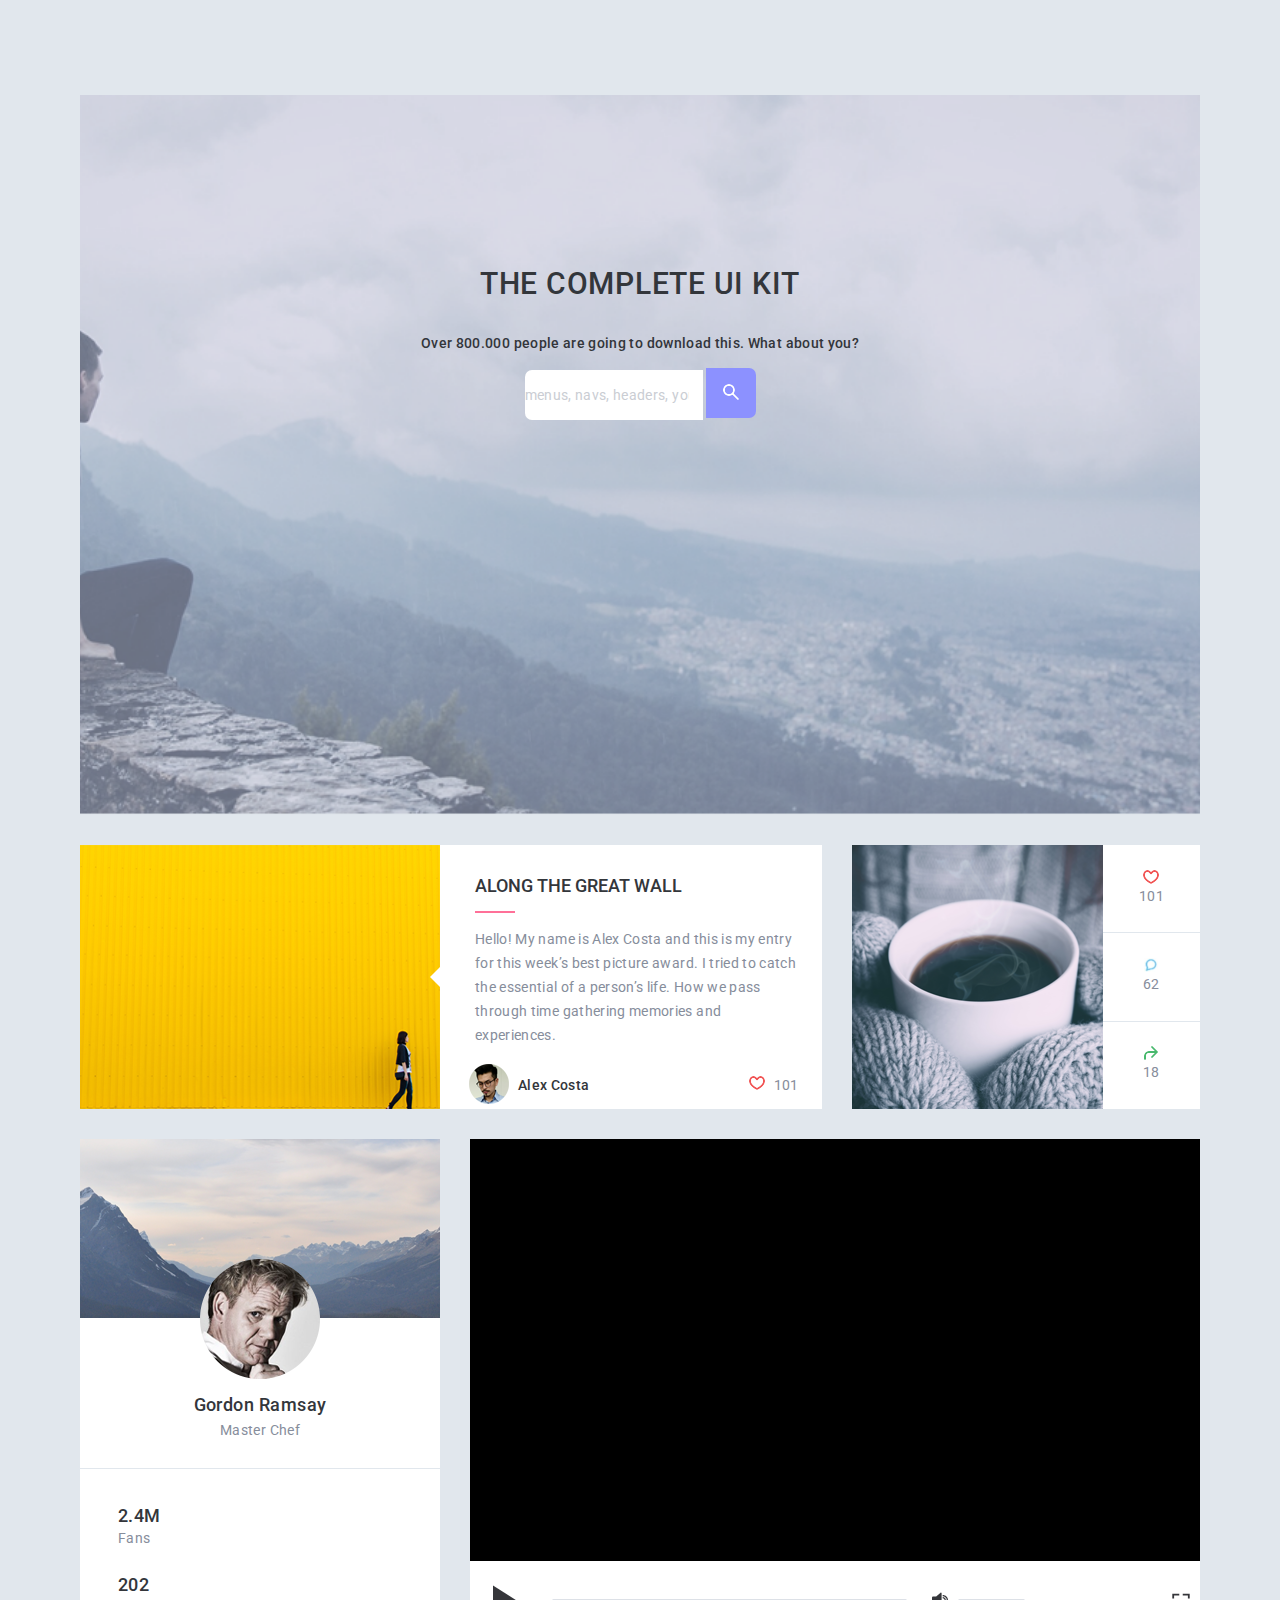
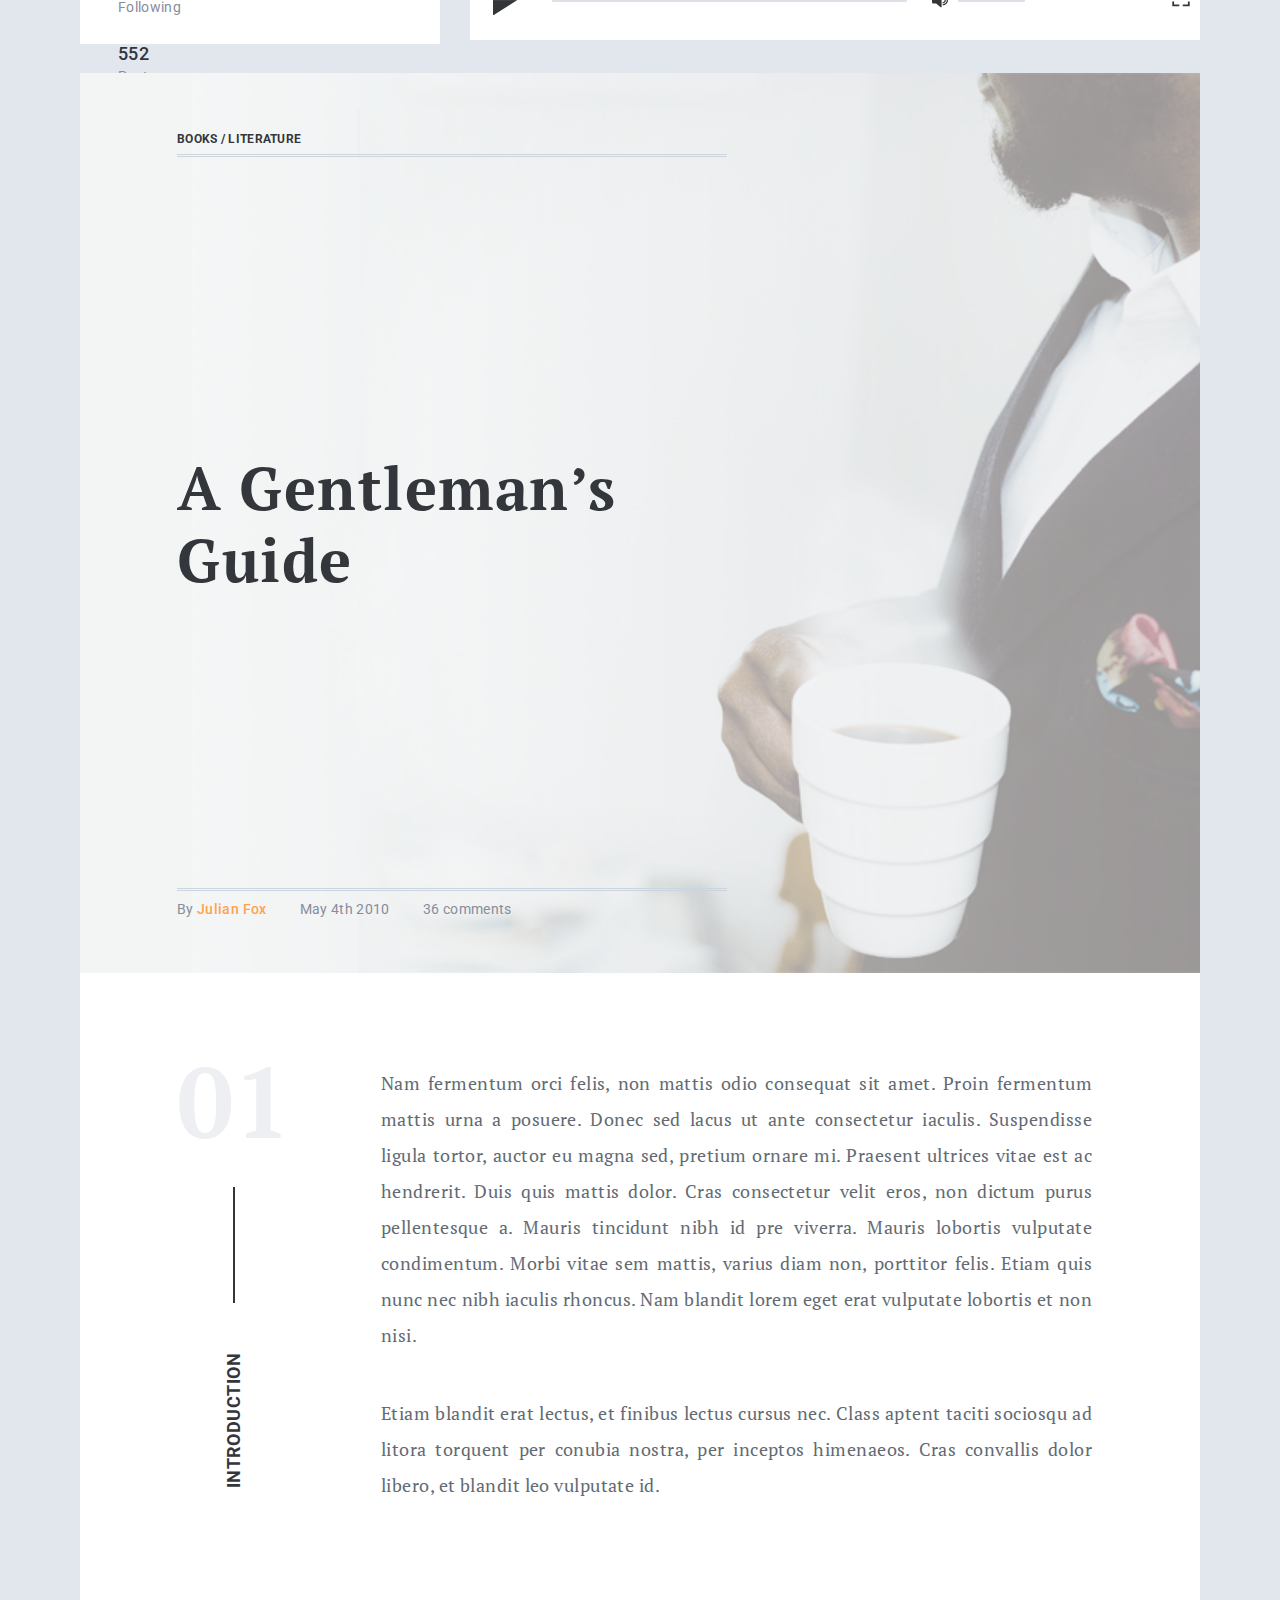
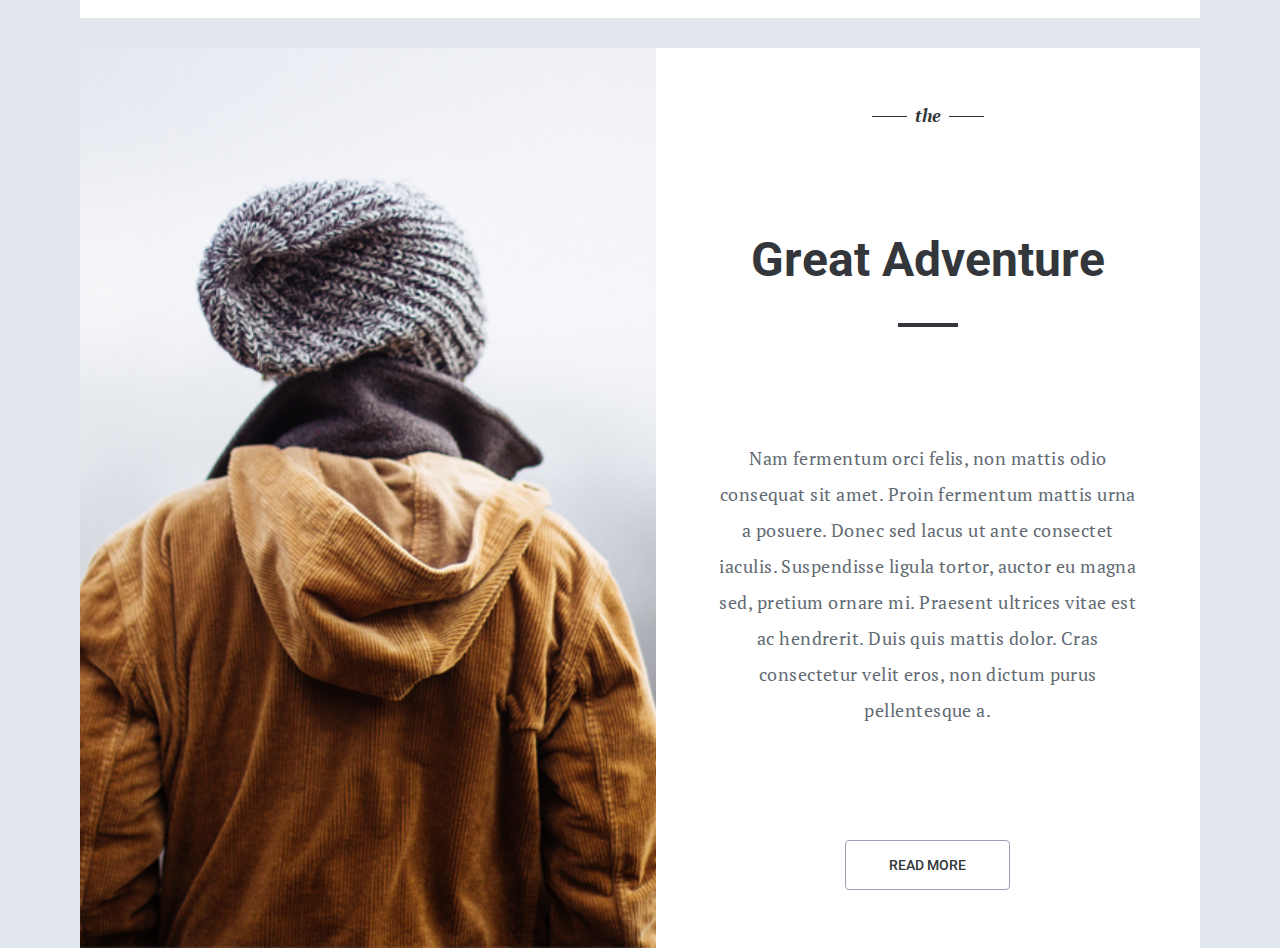
==== index.html @ 34151f12 "html and scss block_6(great)" ====
<!DOCTYPE html>
<html lang="en">

<head>
	<meta charset="UTF-8">
	<link href="https://cdn.jsdelivr.net/npm/bootstrap@5.0.2/dist/css/bootstrap.min.css" rel="stylesheet"
		integrity="sha384-EVSTQN3/azprG1Anm3QDgpJLIm9Nao0Yz1ztcQTwFspd3yD65VohhpuuCOmLASjC" crossorigin="anonymous">
	<link rel="stylesheet" href="css/style.css">
	<link rel="stylesheet" href="css/style_block3.css">
	<link rel="stylesheet" href="css/style_block4.css">
	<link rel="stylesheet" href="css/style_block5.css">
	<link rel="stylesheet" href="css/style_block6.css">
	<meta name="viewport" content="width=device-width, initial-scale=1.0, maximum-scale=1.0. user-scalable=0" />
	<title>Maket Freebie</title>
</head>

<body>
	<div class="wrapper">
		<div class="page">
			<div class="header">
				<div class="containerM">
					<div class="header__content">
						<div class="header__image">
							<div class="header__textandsearch">
								<div class="header__title">THE COMPLETE UI KIT</div>
								<div class="header__sub-title">Over 800.000 people are going to download this. What about you?</div>
								<form class="d-flex">
									<input class="form-control" type="search" placeholder="menus, navs, headers, you name it..." aria-label="Search">
									<button class="btn" type="submit"><img src="img/block_1/search_376.png" alt="" width="16" height="16"></button>
								</form>
							</div>
						</div>
					</div>
				</div>
			</div>
			<div class="along">
				<div class="containerM">
					<div class="along__row">
						<div class="along__left">
							<div class="along__left-image">
								<img src="img/block_2/image.png" alt="" width="360" height="264">
							</div>
							<div class="along__left-content">
								<div class="along__left-content-body">
									<div class="along__left-content-title">ALONG THE GREAT WALL</div>
									<div class="along__left-content-text">Hello! My name is Alex Costa and this is my entry 
										for this week’s best picture award. I tried to catch 
										the essential of a person’s life. How we pass 
										through time gathering memories and experiences.
									</div>
									<div class="along__left-content-down">
										<div class="along__left-content-down-left">
											<div class="along__left-content-foto">
												<img src="img/block_2/foto.png" alt="" width="40" height="40">
											</div>
											<a href="#" class="along__left-content-name">Alex Costa</a>
										</div>
										<div class="along__left-content-down-right">
											<div id="likebutton" class="along__left-content-like">
												<img src="img/block_2/like_393.png" alt="" width="16" height="14">
											</div>
											<div id="likenum" class="along__left-content-num">101</div>
										</div>
									</div>
								</div>
							</div>
						</div>
						<div class="along__right">
							<div class="along__right-image">
							</div>
							<div class="along__right-column">
								<div class="along__right-column-all">
									<img id="likebuttontwo" src="img/block_2/like_393.png" alt=""  width="16" height="14">
									<span id="likenumtwo" >101</span>
								</div>
								<div class="along__right-column-all along__right-column-center">
									<img src="img/block_2/message.jpg" alt="" width="14" height="14">
									62
								</div>
								<div class="along__right-column-all">
									<img src="img/block_2/share_414.png" alt=""  width="14" height="14">
									18
								</div>
							</div>
						</div>
					</div>
				</div>
			</div>
			<div class="ramsay">
				<div class="containerM">
					<div class="ramsay__row">
						<div class="ramsay__left">
							<div class="container d-flex justify-content-center ramsay__left-body">
								<div class="card mt-5 px-4 pt-5 pb-4">
									<div class="name ramsay__left-column">
										<div class="ramsay__left-column-up">
											<img class="ramsay__left-upimg" src="img/block_3/rectangle_11_243.png" alt="upss">
											<div class="ramsay__left-fotowname">
												<div class="ramsay__left-foto">
													<img src="img/block_3/foto.png" alt="upssss"  width="120" height="120">
												</div>
												<h4>Gordon Ramsay</h4>
												<h2>Master Chef</h2>
											</div>
										</div>
										<div class="ramsay__left-column-down">
											<div class="d-flex flex-row justify-content-between pr-4" >
												<div class="d-flex flex-column align-items-center ramsay__left-column-down-text"><small>2.4M</small>
													<h6>Fans</h6>
												</div>
												<div class="d-flex flex-column align-items-center ramsay__left-column-down-text"><small>202</small>
													<h6>Following</h6>
												</div>
												<div class="d-flex flex-column align-items-center ramsay__left-column-down-text"><small>552</small>
													<h6>Posts</h6>
												</div>
											</div>
											<div class="d-grid gap-2 mx-auto">
												<button class="btn btn-primary ramsay__left-column-btn" type="button"><span>FOLLOW</span></button>
											</div>
										</div>
										
									</div>
								</div>
							</div>
						</div>
						<div class="ramsay__right">
							<div class='player-container'>
								<div class='player'>
									<video id='video' autoplay playsinline>
										<source src="videos/mau.webm" type="video/webm">
										<source src="videos/mau.mp4" type="video/mp4">
									</video>
									<div class='play-btn-big'></div>
								</div>
						
								<div class='controls'>
									<div class='controls-main'>
										<div class='play-btn paused'></div>
										<div class="time"><span class="time-current"></span><span class="time-total"></span></div>
										<div class='progress'>
											<div class='progress-filled'></div>
										</div>
										<div class='controls-left'>
											<div class='volume'>
												<div class='volume-btn loud'>
													<svg width="16" height="18" viewBox="0 0 26 21" fill="none" xmlns="http://www.w3.org/2000/svg">
														<path d="M6.75497 17.6928H2C0.89543 17.6928 0 16.7973 0 15.6928V8.30611C0 7.20152 0.895431 6.30611 2 6.30611H6.75504L13.9555 0.237289C14.6058 -0.310807 15.6 0.151473 15.6 1.00191V22.997C15.6 23.8475 14.6058 24.3098 13.9555 23.7617L6.75497 17.6928Z" transform="translate(0 0.000518799)" fill="#35363a"/>
														<path id="volume-low" d="M0 9.87787C2.87188 9.87787 5.2 7.66663 5.2 4.93893C5.2 2.21124 2.87188 0 0 0V2C1.86563 2 3.2 3.41162 3.2 4.93893C3.2 6.46625 1.86563 7.87787 0 7.87787V9.87787Z" transform="translate(17.3333 7.44955)" fill="#35363a"/>
														<path id="volume-high" d="M0 16.4631C4.78647 16.4631 8.66667 12.7777 8.66667 8.23157C8.66667 3.68539 4.78647 0 0 0V2C3.78022 2 6.66667 4.88577 6.66667 8.23157C6.66667 11.5773 3.78022 14.4631 0 14.4631V16.4631Z" transform="translate(17.3333 4.15689)" fill="#35363a"/> 
														<path id="volume-off" d="M1.22565 0L0 1.16412L3.06413 4.0744L0 6.98471L1.22565 8.14883L4.28978 5.23853L7.35391 8.14883L8.57956 6.98471L5.51544 4.0744L8.57956 1.16412L7.35391 0L4.28978 2.91031L1.22565 0Z" transform="translate(17.3769 8.31403)" fill="#35363a"/>
													</svg>
												</div>
												<div class='volume-slider'>
													<div class='volume-filled'></div>
												</div>
											</div>
										</div>
										<div class="controls-right">
											<!--<div class='speed'>
												<ul class='speed-list'>
													<li class='speed-item' data-speed='0.5'>0.5x</li>
													<li class='speed-item' data-speed='0.75'>0.77x</li>
													<li class='speed-item' data-speed='1' class='active'>1x</li>
													<li class='speed-item' data-speed='1.5'>1.5x</li>
													<li class='speed-item' data-speed='2'>2x</li>
												</ul>
											</div>-->
											<div class='fullscreen'>
												<svg width="18" height="18" viewBox="0 0 30 22" fill="none" xmlns="http://www.w3.org/2000/svg">
													<path d="M0 0V-1.5H-1.5V0H0ZM0 18H-1.5V19.5H0V18ZM26 18V19.5H27.5V18H26ZM26 0H27.5V-1.5H26V0ZM1.5 6.54545V0H-1.5V6.54545H1.5ZM0 1.5H10.1111V-1.5H0V1.5ZM-1.5 11.4545V18H1.5V11.4545H-1.5ZM0 19.5H10.1111V16.5H0V19.5ZM24.5 11.4545V18H27.5V11.4545H24.5ZM26 16.5H15.8889V19.5H26V16.5ZM27.5 6.54545V0H24.5V6.54545H27.5ZM26 -1.5H15.8889V1.5H26V-1.5Z" transform="translate(2 2)" fill="#35363a"/>
												</svg>
											</div>
										</div>
									</div>
								</div>
							</div>
						</div>
					</div>
				</div>
			</div>
			<div class="gentleman">
				<div class="containerM">
					<div class="gentleman__image">
						<div class="gentleman__content">
							<div class="gentleman__content-up">BOOKS / LITERATURE</div>
							<div class="gentleman__content-center">A Gentleman’s Guide</div>
							<div class="gentleman__content-down">
								<span>By <a href="#" class="gentleman__content-down-name">Julian Fox</a></span>
								<span>May 4th 2010</span>
								<span>36 comments</span>
							</div>
						</div>
					</div>
				</div>
			</div>
			<div class="introduction">
				<div class="containerM">
					<div class="introduction__bg">
						<div class="introduction__row">
							<div class="introduction__left">
								<div class="introduction__left-num">01</div>
								<div class="introduction__left-line"></div>
								<div class="introduction__left-word">INTRODUCTION</div>
							</div>
							<div class="introduction__right">
								<p>Nam fermentum orci felis, non mattis odio consequat sit amet. Proin fermentum mattis urna a posuere. Donec sed lacus ut ante consectetur iaculis. Suspendisse ligula tortor, auctor eu magna sed, pretium ornare mi. Praesent ultrices vitae est ac hendrerit. Duis quis mattis dolor. Cras consectetur velit eros, non dictum purus pellentesque a. Mauris tincidunt nibh id pre viverra. Mauris lobortis vulputate condimentum. Morbi vitae sem mattis, varius diam non, porttitor felis. Etiam quis nunc nec nibh iaculis rhoncus. Nam blandit lorem eget erat vulputate lobortis et non nisi.</p>
								<p>Etiam blandit erat lectus, et finibus lectus cursus nec. Class aptent taciti sociosqu ad litora torquent per conubia nostra, per inceptos himenaeos. Cras convallis dolor libero, et blandit leo vulputate id.</p>
							</div>
						</div>
					</div>
				</div>
			</div>
			<div class="great">
				<div class="containerM">
					<div class="great__row">
						<div class="great__left">
							<div class="great__img"></div>
						</div>
						<div class="great__right">
							<div class="great__right-up">the</div>
							<div class="great__right-title">Great Adventure</div>
							<p>Nam fermentum orci felis, non mattis odio consequat sit amet. Proin fermentum mattis urna a posuere. Donec sed lacus ut ante consectet iaculis. Suspendisse ligula tortor, auctor eu magna sed, pretium ornare mi. Praesent ultrices vitae est ac hendrerit. Duis quis mattis dolor. Cras consectetur velit eros, non dictum purus pellentesque a.</p>
							<button class="great__right-btn">READ MORE</button>
						</div>
					</div>
				</div>
			</div>
		</div>
	</div>
	<script src="js/scripte.js"></script>

</body>


</html>
---- css/style.css ----
@import url("https://fonts.googleapis.com/css2?family=Roboto:wght@300;400;500;700&display=swap");
@import url("https://fonts.googleapis.com/css2?family=PT+Serif:ital,wght@0,400;0,700;1,400;1,700&display=swap");
* {
  padding: 0;
  margin: 0;
  border: 0;
}

*,
*:before,
*:after {
  -webkit-box-sizing: border-box;
  box-sizing: border-box;
}

:focus,
:active {
  outline: none;
}

a:focus,
a:active {
  outline: none;
}

nav,
footer,
header,
aside {
  display: block;
}

html,
body {
  height: 100%;
  width: 100%;
  font-size: 100%;
  line-height: 1;
  font-size: 14px;
  -ms-text-size-adjust: 100%;
  -moz-text-size-adjust: 100%;
  -webkit-text-size-adjust: 100%;
}

input,
button,
textarea {
  font-family: inherit;
}

input::-ms-clear {
  display: none;
}

button {
  cursor: pointer;
}

button::-moz-focus-inner {
  padding: 0;
  border: 0;
}

a,
a:visited {
  text-decoration: none;
}

a:hover {
  text-decoration: none;
}

ul li {
  list-style: none;
}

h1,
h2,
h3,
h4,
h5,
h6 {
  font-size: inherit;
  font-weight: 400;
}

/*--------------------*/
body {
  font-family: "Roboto", sans-serif;
  background-color: #e1e7ed;
  padding: 95px 80px;
}

.wrapper {
  overflow: hidden;
  min-width: 100%;
  display: -webkit-box;
  display: -ms-flexbox;
  display: flex;
  -webkit-box-orient: vertical;
  -webkit-box-direction: normal;
      -ms-flex-direction: column;
          flex-direction: column;
}

@media (min-width: 1300px) {
  .containerM {
    width: 1140px;
  }
}

.page {
  height: 100%;
  width: 100%;
  display: -webkit-box;
  display: -ms-flexbox;
  display: flex;
  -webkit-box-orient: vertical;
  -webkit-box-direction: normal;
      -ms-flex-direction: column;
          flex-direction: column;
}

.containerM {
  margin: 0px auto;
}

.header__content {
  width: 100%;
  height: 100%;
}

.header__image {
  background-image: url(../img/block_1/rectangle_7_368.png);
  background-position: center;
  background-size: cover;
  top: 0;
  left: 0;
  width: 100%;
  height: 80vh;
}

.header__textandsearch {
  margin: auto;
  padding: 177px 0px;
  text-align: center;
  max-width: 540px;
}

@media (max-height: 490px) {
  .header .header__textandsearch {
    padding: 160px 0px;
  }
}

@media (max-height: 450px) {
  .header .header__textandsearch {
    padding: 143px 0px;
  }
}

@media (max-height: 410px) {
  .header .header__textandsearch {
    padding: 125px 0px;
  }
}

@media (max-height: 370px) {
  .header .header__textandsearch {
    padding: 100px 0px;
  }
}

@media (max-height: 340px) {
  .header .header__textandsearch {
    padding: 80px 0px;
  }
}

.header__title {
  font-size: 30px;
  line-height: 24px;
  font-weight: 500;
  letter-spacing: 0.025em;
  color: #33363b;
}

.header__sub-title {
  font-size: 14px;
  line-height: 24px;
  font-weight: 500;
  letter-spacing: 0.025em;
  color: #33363b;
  padding: 35px 0px 13px 0px;
}

.form-control {
  height: 50px;
  font-size: 14px;
  line-height: 24px;
  font-weight: 400;
  letter-spacing: 0.025em;
  color: #cacdd3 !important;
  background-clip: unset;
  border: unset;
  border-top-left-radius: 7px;
  border-top-right-radius: 0;
  border-bottom-left-radius: 7px;
  border-bottom-right-radius: 0;
}

.form-control::-webkit-input-placeholder {
  color: #cacdd3;
}

.form-control:-ms-input-placeholder {
  color: #cacdd3;
}

.form-control::-ms-input-placeholder {
  color: #cacdd3;
}

.form-control::placeholder {
  color: #cacdd3;
}

.btn {
  background-color: #8c91ff;
  height: 50px;
  padding: 13px 17px;
  border: unset;
  border-top-left-radius: 0;
  border-top-right-radius: 7px;
  border-bottom-left-radius: 0;
  border-bottom-right-radius: 7px;
}

.along {
  margin: 30px auto;
}

.along__row {
  display: -webkit-box;
  display: -ms-flexbox;
  display: flex;
  -webkit-box-orient: horizontal;
  -webkit-box-direction: normal;
      -ms-flex-direction: row;
          flex-direction: row;
  margin: 0px -15px;
  height: 264px;
}

@media (max-width: 1188px) {
  .along .along__row {
    display: -webkit-box;
    display: -ms-flexbox;
    display: flex;
    -webkit-box-orient: vertical;
    -webkit-box-direction: normal;
        -ms-flex-direction: column;
            flex-direction: column;
    margin: 0px 0px;
    height: 100%;
  }
  .along .along__left {
    padding: 0px;
    -webkit-box-pack: center;
        -ms-flex-pack: center;
            justify-content: center;
  }
  .along .along__right {
    width: 360px;
    padding: 0px;
    margin-top: 30px;
    -ms-flex-item-align: center;
        -ms-grid-row-align: center;
        align-self: center;
  }
  .along .along__right-image {
    height: 264px;
  }
}

.along__left {
  padding: 0px 15px;
  display: -webkit-box;
  display: -ms-flexbox;
  display: flex;
  -webkit-box-orient: horizontal;
  -webkit-box-direction: normal;
      -ms-flex-direction: row;
          flex-direction: row;
  -webkit-box-flex: 0;
      -ms-flex: 0 1 67.1%;
          flex: 0 1 67.1%;
}

.along__left-content {
  display: -webkit-box;
  display: -ms-flexbox;
  display: flex;
  -webkit-box-flex: 0;
      -ms-flex: 0 1 52%;
          flex: 0 1 52%;
  background-color: #ffffff;
  padding: 30px 23px 30px 35px;
  position: relative;
}

.along__left-content::before {
  content: "";
  border: solid transparent;
  position: absolute;
  right: 100%;
  top: 50%;
  border-right-color: #ffffff;
  border-width: 10px;
  margin-top: -10px;
}

.along__left-content-title {
  font-size: 18px;
  line-height: 1.2;
  font-weight: 500;
  color: #33363b;
}

.along__left-content-title:after {
  display: block;
  content: "";
  width: 40px;
  height: 2px;
  background-color: #ff7098;
  margin-top: 14px;
  margin-bottom: 14px;
}

.along__left-content-text {
  font-size: 14px;
  line-height: 24px;
  font-weight: 400;
  letter-spacing: 0.025em;
  color: #868d9b;
}

.along__left-content-down {
  display: -webkit-box;
  display: -ms-flexbox;
  display: flex;
  -webkit-box-orient: horizontal;
  -webkit-box-direction: normal;
      -ms-flex-direction: row;
          flex-direction: row;
  margin: 17px 0px 0px -6px;
  -webkit-box-align: center;
      -ms-flex-align: center;
          align-items: center;
  max-width: 330px;
}

.along__left-content-down-left {
  display: -webkit-box;
  display: -ms-flexbox;
  display: flex;
  -webkit-box-orient: horizontal;
  -webkit-box-direction: normal;
      -ms-flex-direction: row;
          flex-direction: row;
  -webkit-box-flex: 0;
      -ms-flex: 0 1 84.9%;
          flex: 0 1 84.9%;
}

.along__left-content-down-left a {
  display: block;
  font-size: 14px;
  line-height: 24px;
  font-weight: 500;
  letter-spacing: 0.025em;
  color: #33363b;
  -ms-flex-item-align: center;
      -ms-grid-row-align: center;
      align-self: center;
  -webkit-transition: all 0.5s ease;
  transition: all 0.5s ease;
}

.along__left-content-down-left:hover a {
  font-size: 15px;
}

.along__left-content-foto {
  display: inline-block;
  margin-right: 9px;
}

.along__left-content-down-right {
  display: -webkit-box;
  display: -ms-flexbox;
  display: flex;
  -webkit-box-orient: horizontal;
  -webkit-box-direction: normal;
      -ms-flex-direction: row;
          flex-direction: row;
  -webkit-box-flex: 0;
      -ms-flex: 0 1 15.1%;
          flex: 0 1 15.1%;
  -webkit-box-pack: justify;
      -ms-flex-pack: justify;
          justify-content: space-between;
  font-size: 14px;
  line-height: 24px;
  font-weight: 400;
  letter-spacing: 0.025em;
  color: #868d9b;
}

.along__left-content-like img {
  -webkit-transition: all 0.5s ease;
  transition: all 0.5s ease;
}

.along__left-content-like:hover img {
  width: 22px;
  height: 20px;
  -webkit-transition: all 0.5s ease;
  transition: all 0.5s ease;
}

.along__right {
  padding: 0px 15px;
  display: -webkit-box;
  display: -ms-flexbox;
  display: flex;
  -webkit-box-orient: horizontal;
  -webkit-box-direction: normal;
      -ms-flex-direction: row;
          flex-direction: row;
  -webkit-box-flex: 0;
      -ms-flex: 0 1 32.9%;
          flex: 0 1 32.9%;
}

.along__right-image {
  -webkit-box-flex: 0;
      -ms-flex: 0 73%;
          flex: 0 73%;
  background-image: url(../img/block_2/cup.png);
  background-position: center;
  background-size: cover;
  top: 0;
  left: 0;
  height: 100%;
  width: 100%;
}

.along__right-column {
  display: -webkit-box;
  display: -ms-flexbox;
  display: flex;
  -webkit-box-flex: 0;
      -ms-flex: 0 1 27%;
          flex: 0 1 27%;
  -webkit-box-orient: vertical;
  -webkit-box-direction: normal;
      -ms-flex-direction: column;
          flex-direction: column;
  -webkit-box-pack: justify;
      -ms-flex-pack: justify;
          justify-content: space-between;
}

.along__right-column-all {
  width: 97px;
  height: 100%;
  background-color: #fff;
  font-size: 14px;
  line-height: 24px;
  font-weight: 400;
  letter-spacing: 0.025em;
  color: #868d9b;
  display: -webkit-box;
  display: -ms-flexbox;
  display: flex;
  -webkit-box-orient: vertical;
  -webkit-box-direction: normal;
      -ms-flex-direction: column;
          flex-direction: column;
  -webkit-box-pack: center;
      -ms-flex-pack: center;
          justify-content: center;
  -webkit-box-align: center;
      -ms-flex-align: center;
          align-items: center;
}

.along__right-column-all img {
  -webkit-transition: all 0.5s ease;
  transition: all 0.5s ease;
}

.along__right-column-all:hover img {
  width: 22px;
  height: 20px;
  -webkit-transition: all 0.5s ease;
  transition: all 0.5s ease;
}

.along__right-column-center {
  margin: 1px 0px;
}
---- css/style_block3.css ----
.ramsay__row {
  display: -webkit-box;
  display: -ms-flexbox;
  display: flex;
  -webkit-box-orient: horizontal;
  -webkit-box-direction: normal;
      -ms-flex-direction: row;
          flex-direction: row;
  margin: 0px -15px;
}

.ramsay__left {
  padding: 0px 15px;
}

.ramsay__left-body {
  padding: 0px;
}

.ramsay__left-column {
  display: -webkit-box;
  display: -ms-flexbox;
  display: flex;
  -webkit-box-orient: vertical;
  -webkit-box-direction: normal;
      -ms-flex-direction: column;
          flex-direction: column;
  margin: 0px auto;
}

.ramsay__left-column-up {
  text-align: center;
  background-color: #fff;
}

.ramsay__left-column-up h4 {
  font-size: 18px;
  line-height: 18px;
  font-weight: 500;
  letter-spacing: 0.025em;
  color: #33363b;
  margin: 15px 0px 7px 0px;
}

.ramsay__left-column-up h2 {
  font-size: 14px;
  line-height: 18px;
  font-weight: 400;
  letter-spacing: 0.025em;
  color: #868d9b;
  margin-bottom: 29px;
}

.ramsay__left-fotowname {
  -webkit-box-flex: 1;
      -ms-flex: 1 1 auto;
          flex: 1 1 auto;
  width: 100%;
  margin-top: -61px;
}

.ramsay__left-column-down {
  padding: 32px 31px 31px 31px;
  height: 175px;
  background-color: #fff;
  margin-top: 1px;
}

.ramsay__left-column-down-text {
  margin: 0px 7px 25px 7px;
}

.ramsay__left-column-down-text small {
  font-size: 18px;
  line-height: 30px;
  font-weight: 500;
  letter-spacing: 0.025em;
  color: #33363b;
}

.ramsay__left-column-down-text h6 {
  font-size: 14px;
  font-weight: 400;
  letter-spacing: 0.025em;
  color: #868d9b;
  margin-bottom: 0px;
}

.ramsay__left-column-btn {
  border-radius: 7px;
  width: 298px;
  height: 50px;
  background-color: #24c5a1;
}

.ramsay__left-column-btn span {
  font-size: 14px;
  font-weight: 500;
  letter-spacing: 0.025em;
  color: #ffffff;
}

.ramsay__right {
  padding: 0px 15px;
  width: 100%;
}

.ramsay__video {
  width: 750px;
}

.card {
  margin-top: 0px !important;
  padding: 0px !important;
  background-color: unset !important;
  width: 360px;
  height: 504px;
  border: none;
  border-radius: 0;
}

.fa-check {
  padding: 5px;
  border: 1px solid #c8c8c8;
  border-radius: 50%;
  font-size: 8px;
}

:root {
  --accent: #ff638f;
  /* 	--accent: #d7577e; */
  /*--main: #ffffff;*/
}

.player-container {
  min-width: 750px;
  margin: auto;
}

.player {
  width: 100%;
  height: 0;
  padding-bottom: 56.25%;
  position: relative;
  overflow: hidden;
  background: #000000;
}

.player:-webkit-full-screen {
  padding-bottom: 100vh;
}

.player:-moz-full-screen {
  padding-bottom: 100vh;
}

.player:-ms-fullscreen {
  padding-bottom: 100vh;
}

.player:fullscreen {
  padding-bottom: 100vh;
}

.player:-webkit-full-screen {
  padding-bottom: 100vh;
}

.player:-moz-full-screen {
  padding-bottom: 100vh;
}

.player:-ms-fullscreen {
  padding-bottom: 100vh;
}

.player video {
  width: 100%;
  height: auto;
  position: absolute;
  top: 50%;
  -webkit-transform: translateY(-50%);
          transform: translateY(-50%);
}

.controls {
  padding: 0;
  bottom: -80px;
  width: 100%;
  height: 79px;
  -webkit-box-sizing: border-box;
          box-sizing: border-box;
  background-color: #fff;
  -webkit-transition: all 0.2s ease-in 5s;
  transition: all 0.2s ease-in 5s;
}

.player:hover .controls {
  bottom: 0;
  -webkit-transition: all 0.2s ease-out;
  transition: all 0.2s ease-out;
}

.time {
  display: -webkit-box;
  display: -ms-flexbox;
  display: flex;
  -webkit-box-align: center;
      -ms-flex-align: center;
          align-items: center;
  margin: 0px 12px 0px 20px;
  font-size: 12px;
  line-height: 180px;
  font-weight: 400;
  letter-spacing: 0.025em;
  color: #868d9b;
}

.progress {
  height: 3px;
  width: 50%;
  background: #dde1e7;
  margin: auto;
  border-radius: 6px;
  -webkit-transition: height 0.1s ease-in-out;
  transition: height 0.1s ease-in-out;
}

.progress:hover {
  height: 8px;
}

.progress-filled {
  background: var(--accent);
  width: 0%;
  height: 100%;
  border-radius: 6px;
  -webkit-transition: all 0.1s;
  transition: all 0.1s;
}

.controls-main {
  width: calc(100% - 40px);
  margin: auto;
  height: 100%;
  display: -webkit-box;
  display: -ms-flexbox;
  display: flex;
  -webkit-box-pack: justify;
      -ms-flex-pack: justify;
          justify-content: space-between;
}

.controls-left,
.controls-right {
  -webkit-box-flex: 1;
      -ms-flex: 1;
          flex: 1;
  display: -webkit-box;
  display: -ms-flexbox;
  display: flex;
  -webkit-box-align: center;
      -ms-flex-align: center;
          align-items: center;
}

.controls-left {
  margin-left: 25px;
}

.controls-right {
  margin-right: 10px;
  -webkit-box-pack: end;
      -ms-flex-pack: end;
          justify-content: flex-end;
}

.volume {
  display: -webkit-box;
  display: -ms-flexbox;
  display: flex;
  -webkit-box-align: center;
      -ms-flex-align: center;
          align-items: center;
}

.volume-btn {
  margin-right: 10px;
}

.volume-btn #volume-off,
.volume-btn #volume-high {
  opacity: 0;
}

.volume-btn.loud #volume-high {
  opacity: 1;
}

.volume-btn.muted #volume-off {
  opacity: 1;
}

.volume-btn.muted #volume-high,
.volume-btn.muted #volume-low {
  opacity: 0;
}

.volume-slider {
  height: 3px;
  width: 67px;
  background: #dde1e7;
  border-radius: 6px;
  position: relative;
}

.volume-filled {
  background: var(--main);
  width: 100%;
  height: 100%;
  border-radius: 6px;
  -webkit-transition: width 0.2s ease-in-out;
  transition: width 0.2s ease-in-out;
}

.volume-filled:hover,
.play-btn:hover.play-btn:before,
.play-btn:hover.play-btn:after {
  background: var(--accent);
}

.play-btn {
  width: 30px;
  height: 30px;
  position: relative;
  margin: auto;
  -webkit-transform: rotate(-90deg) scale(0.8);
          transform: rotate(-90deg) scale(0.8);
  transition: -webkit-clip-path 0.3s ease-in 0.1s, shape-inside 0.3s ease-in 0.1s, transform 0.8s cubic-bezier(0.85, -0.25, 0.25, 1.425);
}

.play-btn.paused {
  -webkit-transform: rotate(0deg);
          transform: rotate(0deg);
}

.play-btn:before,
.play-btn:after {
  content: "";
  position: absolute;
  background: #35363a;
  width: 100%;
  height: 100%;
  top: 0;
  left: 0;
  -webkit-transition: inherit;
  transition: inherit;
}

.play-btn:before {
  -webkit-clip-path: polygon(0 10%, 100% 10%, 100% 40%, 0 40%);
  shape-inside: polygon(0 10%, 100% 10%, 100% 40%, 0 40%);
}

.play-btn:after {
  -webkit-clip-path: polygon(0 60%, 100% 60%, 100% 90%, 0 90%);
  shape-inside: polygon(0 60%, 100% 60%, 100% 90%, 0 90%);
}

.play-btn.paused:before {
  -webkit-clip-path: polygon(10% 0, 90% 51%, 90% 51%, 10% 51%);
  shape-inside: polygon(0 0, 100% 51%, 100% 51%, 0 51%);
}

.play-btn.paused:after {
  -webkit-clip-path: polygon(10% 49.5%, 80% 49.5%, 90% 49.5%, 10% 100%);
  shape-inside: polygon(10% 49.5%, 80% 49.5%, 90% 49.5%, 10% 100%);
}

button:focus {
  outline: none;
}

.speed-list {
  list-style: none;
  margin: 0;
  padding: 0;
  display: -webkit-box;
  display: -ms-flexbox;
  display: flex;
  margin-right: 20px;
  text-align: center;
}

.speed-list li {
  color: var(--main);
  padding: 5px;
  cursor: default;
}

.speed-list li:hover,
.speed-list li.active {
  color: var(--accent);
  font-weight: bold;
}

.fullscreen {
  display: -webkit-box;
  display: -ms-flexbox;
  display: flex;
  -webkit-box-pack: center;
      -ms-flex-pack: center;
          justify-content: center;
}
---- css/style_block4.css ----
.gentleman {
  padding-top: 30px;
}

.gentleman__image {
  background-image: url(../img/block_4/photo_bg.png);
  background-position: center;
  background-size: cover;
  width: 100%;
  height: 100vh;
}

.gentleman__content {
  padding: 60px 0px 57px 97px;
  height: 100%;
  display: -webkit-box;
  display: -ms-flexbox;
  display: flex;
  -webkit-box-orient: vertical;
  -webkit-box-direction: normal;
      -ms-flex-direction: column;
          flex-direction: column;
  -webkit-box-pack: justify;
      -ms-flex-pack: justify;
          justify-content: space-between;
  max-width: 555px;
}

.gentleman__content-up {
  font-size: 12px;
  font-weight: 700;
  letter-spacing: 0.025em;
  color: #33363b;
}

.gentleman__content-up::after {
  display: block;
  content: "";
  height: 5px;
  width: 550px;
  margin-top: 9px;
  border-top: double #ccd4dd;
}

.gentleman__content-center {
  font-family: "PT Serif", serif;
  font-size: 60px;
  line-height: 72px;
  font-weight: 700;
  letter-spacing: 0.025em;
  color: #33363b;
}

.gentleman__content-down span {
  font-size: 14px;
  font-weight: 400;
  letter-spacing: 0.025em;
  color: #868d9b;
  margin-right: 30px;
}

.gentleman__content-down::before {
  display: block;
  content: "";
  height: 5px;
  width: 550px;
  margin-bottom: 9px;
  border-top: double #ccd4dd;
}

.gentleman__content-down-name {
  font-weight: 500;
  color: #ffa24f;
  -webkit-transition: all 0.5s ease;
  transition: all 0.5s ease;
}

.gentleman__content-down-name:hover {
  font-weight: 600;
  color: #fc6119;
}
---- css/style_block5.css ----
.introduction__bg {
  background-color: #fff;
}

.introduction__row {
  display: -webkit-box;
  display: -ms-flexbox;
  display: flex;
  -webkit-box-orient: horizontal;
  -webkit-box-direction: normal;
      -ms-flex-direction: row;
          flex-direction: row;
  padding: 92px 108px 115px 97px;
}

.introduction__left {
  display: -webkit-box;
  display: -ms-flexbox;
  display: flex;
  -webkit-box-orient: vertical;
  -webkit-box-direction: normal;
      -ms-flex-direction: column;
          flex-direction: column;
  -webkit-box-pack: justify;
      -ms-flex-pack: justify;
          justify-content: space-between;
  margin-right: 90px;
}

.introduction__left-num {
  font-family: "PT Serif", serif;
  font-size: 100px;
  line-height: 72px;
  font-weight: 700;
  color: #edeff2;
}

.introduction__left-line {
  display: block;
  content: "";
  width: 2px;
  height: 116px;
  background-color: #33363b;
  -ms-flex-item-align: center;
      -ms-grid-row-align: center;
      align-self: center;
}

.introduction__left-word {
  -webkit-writing-mode: vertical-rl;
      -ms-writing-mode: tb-rl;
          writing-mode: vertical-rl;
  -webkit-transform: rotate(180deg);
          transform: rotate(180deg);
  font-size: 17.8px;
  font-weight: 700;
  letter-spacing: 0.025em;
  color: #33363b;
  -ms-flex-item-align: center;
      -ms-grid-row-align: center;
      align-self: center;
  margin-bottom: 15px;
}

.introduction__right p {
  font-family: "PT Serif", serif;
  font-size: 18px;
  line-height: 36px;
  font-weight: 400;
  letter-spacing: 0.025em;
  color: #626a73;
  text-align: justify;
  margin-bottom: 0rem;
}

.introduction__right p:first-child {
  margin-bottom: 3rem;
}
---- css/style_block6.css ----
.great {
  padding-top: 30px;
}

.great__row {
  display: -webkit-box;
  display: -ms-flexbox;
  display: flex;
  -webkit-box-orient: horizontal;
  -webkit-box-direction: normal;
      -ms-flex-direction: row;
          flex-direction: row;
}

.great__left {
  -webkit-box-flex: 1;
      -ms-flex: 1 0 51.4%;
          flex: 1 0 51.4%;
}

.great__img {
  background-image: url(../img/block_6/image_425.png);
  background-position: center;
  background-size: cover;
  width: 100%;
  height: 100vh;
}

.great__right {
  display: -webkit-box;
  display: -ms-flexbox;
  display: flex;
  -webkit-box-orient: vertical;
  -webkit-box-direction: normal;
      -ms-flex-direction: column;
          flex-direction: column;
  -webkit-box-pack: justify;
      -ms-flex-pack: justify;
          justify-content: space-between;
  -webkit-box-flex: 1;
      -ms-flex: 1 0 48.6%;
          flex: 1 0 48.6%;
  background-color: #fff;
  padding: 58px;
  -webkit-box-align: center;
      -ms-flex-align: center;
          align-items: center;
}

.great__right p {
  font-family: "PT Serif", serif;
  font-size: 18px;
  line-height: 36px;
  font-weight: 400;
  letter-spacing: 0.025em;
  color: #626a73;
  text-align: center;
}

.great__right-up {
  font-family: "PT Serif", serif;
  font-size: 18px;
  font-weight: 700;
  font-style: italic;
  color: #33363b;
}

.great__right-up::before {
  display: inline-block;
  content: "";
  width: 35px;
  height: 1px;
  background-color: #33363b;
  margin-bottom: 5px;
  margin-right: 8px;
}

.great__right-up::after {
  display: inline-block;
  content: "";
  width: 35px;
  height: 1px;
  background-color: #33363b;
  margin-bottom: 5px;
  margin-left: 8px;
}

.great__right-title {
  font-size: 48px;
  font-weight: 700;
  color: #33363b;
}

.great__right-title::after {
  display: block;
  content: "";
  width: 60px;
  height: 4px;
  background-color: #33363b;
  margin: 39px auto 0px;
}

.great__right-btn {
  -ms-flex-item-align: center;
      -ms-grid-row-align: center;
      align-self: center;
  font-size: 14px;
  font-weight: 500;
  color: #33363b;
  width: 165px;
  height: 50px;
  background-color: rgba(98, 106, 115, 0);
  border: 1px solid #99a3b4;
  border-radius: 4px;
  -webkit-transition: all 0.5s ease;
  transition: all 0.5s ease;
}

.great__right-btn:hover {
  color: #fff;
  background-color: blue;
  border: 1px solid #99a3b4;
}
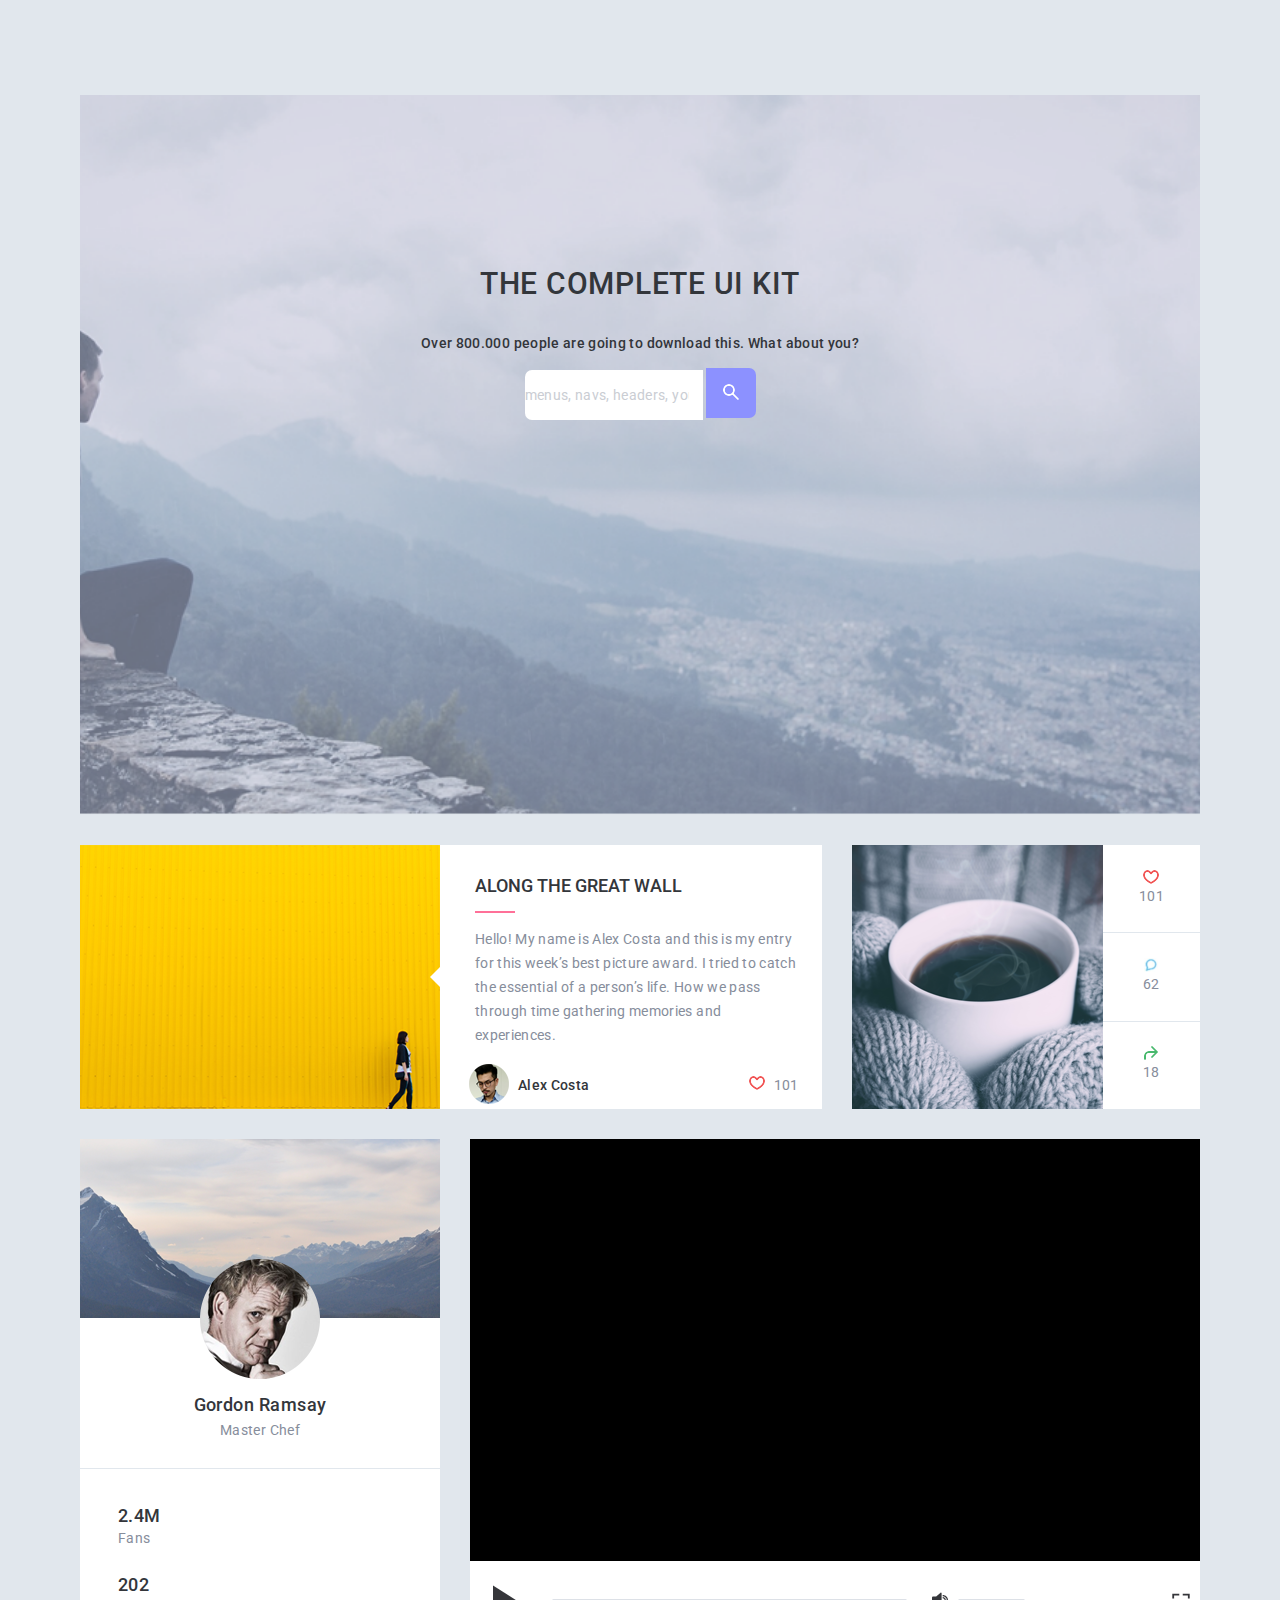
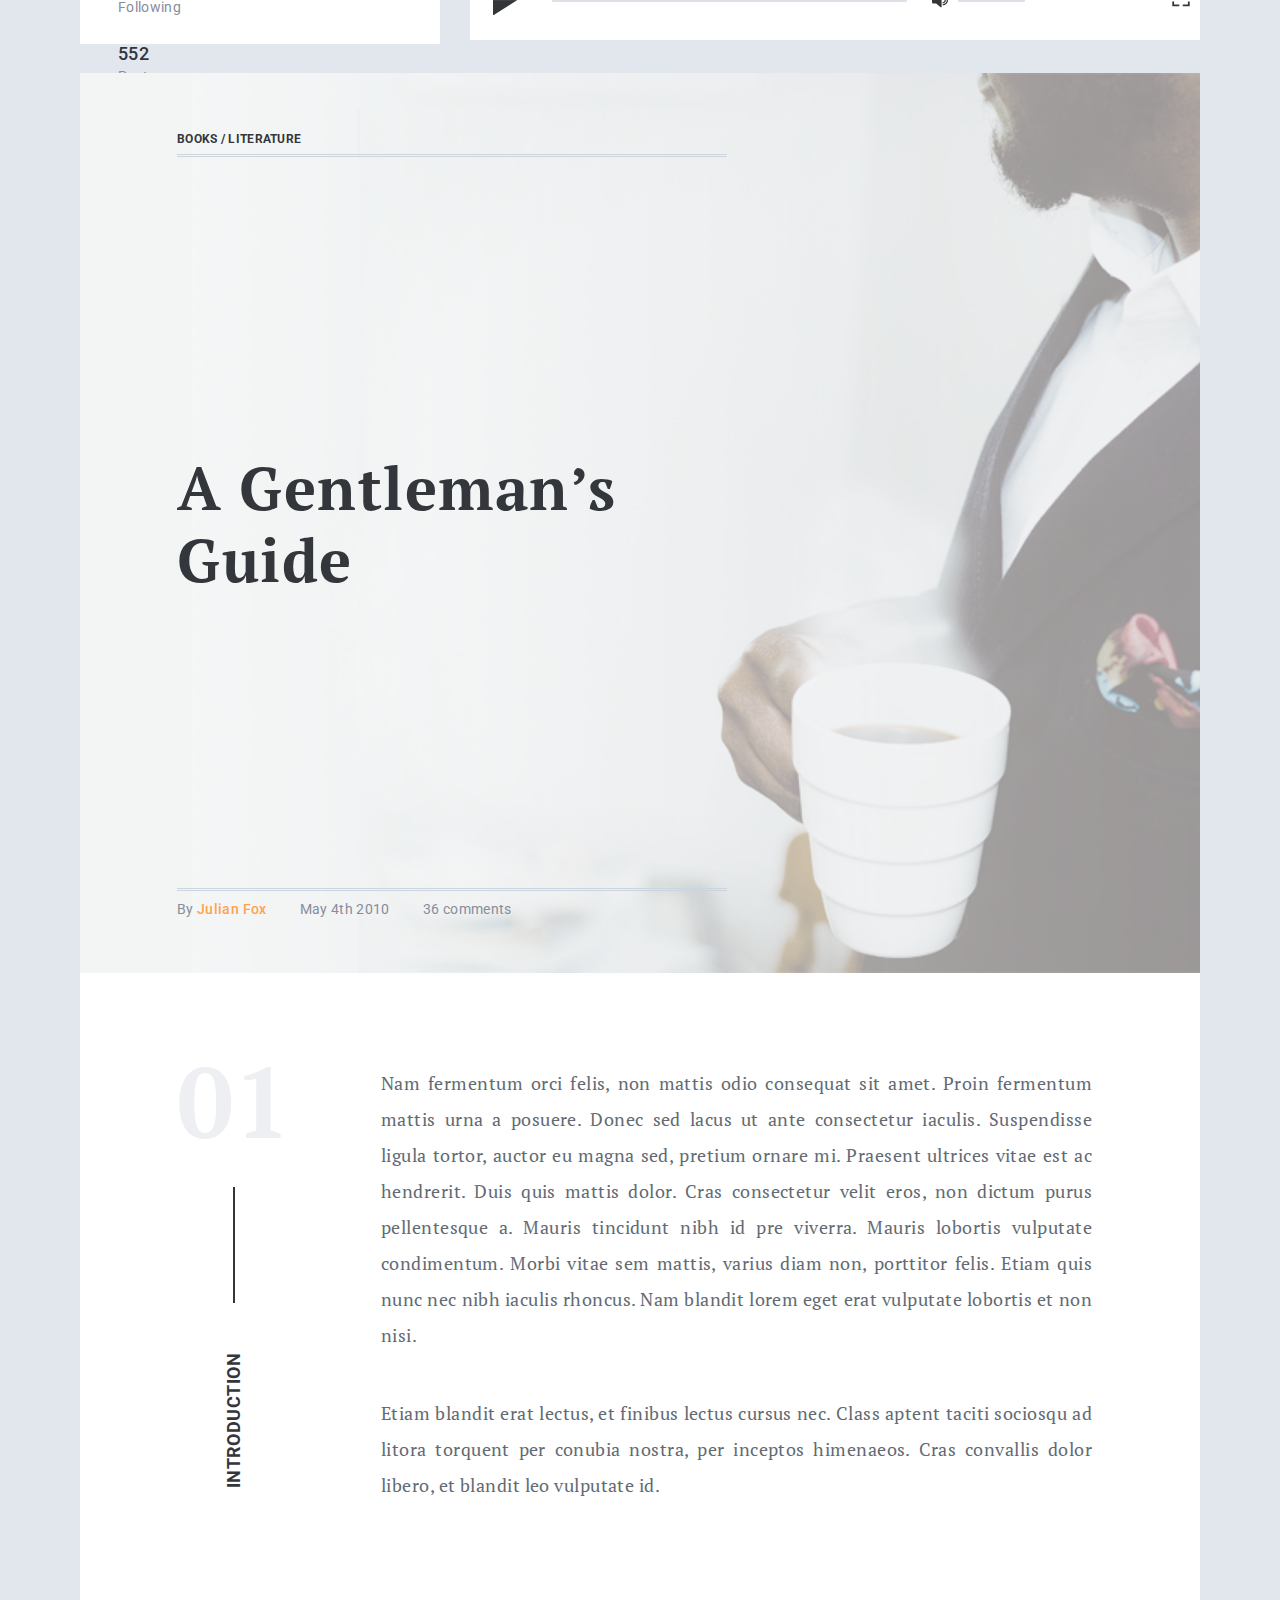
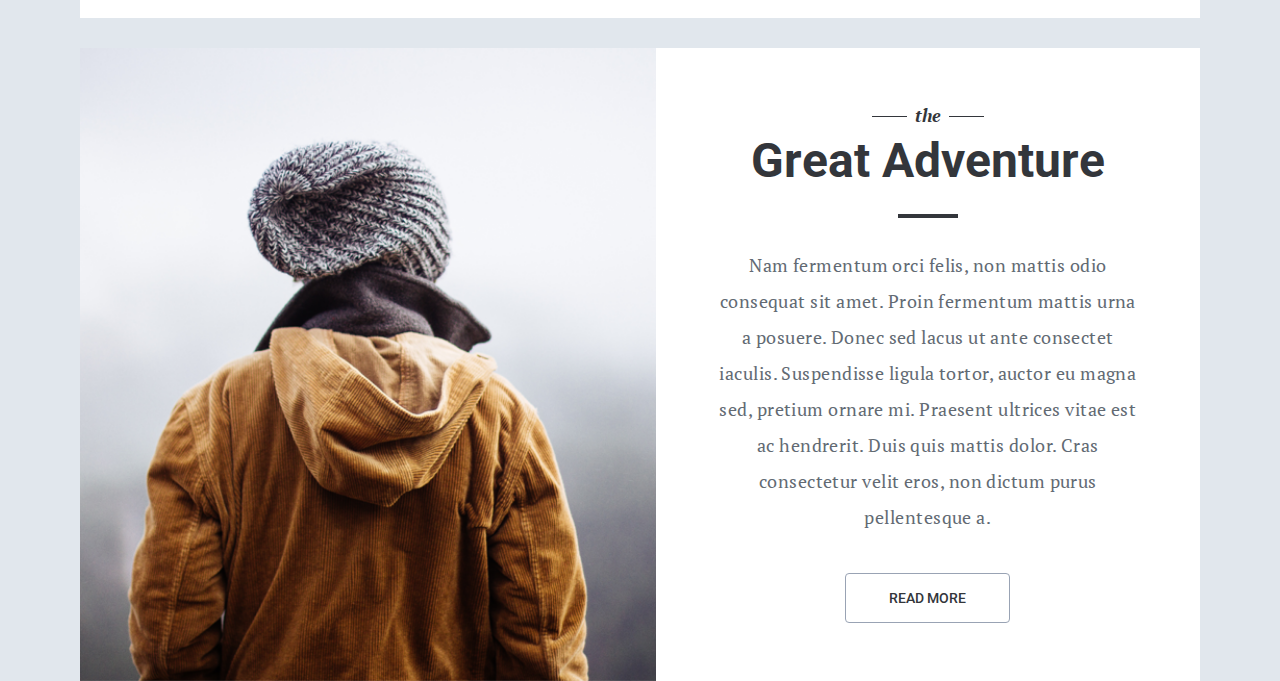
==== commit 29414ce3: "add small bit fixed bugs block_6(great)" ====
--- a/index.html
+++ b/index.html
@@ -10,6 +10,7 @@
 	<link rel="stylesheet" href="css/style_block4.css">
 	<link rel="stylesheet" href="css/style_block5.css">
 	<link rel="stylesheet" href="css/style_block6.css">
+	<link rel="stylesheet" href="css/style_block7.css">
 	<meta name="viewport" content="width=device-width, initial-scale=1.0, maximum-scale=1.0. user-scalable=0" />
 	<title>Maket Freebie</title>
 </head>
@@ -226,6 +227,18 @@
 					</div>
 				</div>
 			</div>
+			<div class="diagram">
+				<div class="containerM">
+					<div class="diagram__row">
+						<div class="diagram__row-left">
+							<div class="diagram__row-left-up">
+								<div class="diagram__row-left-up-bg"></div>
+							</div>
+						</div>
+					</div>
+				</div>
+
+			</div>
 		</div>
 	</div>
 	<script src="js/scripte.js"></script>
--- a/css/style_block3.css
+++ b/css/style_block3.css
@@ -91,6 +91,8 @@
   width: 298px;
   height: 50px;
   background-color: #24c5a1;
+  -webkit-transition: all 0.5s ease;
+  transition: all 0.5s ease;
 }
 
 .ramsay__left-column-btn span {
--- a/css/style_block6.css
+++ b/css/style_block6.css
@@ -23,7 +23,18 @@
   background-position: center;
   background-size: cover;
   width: 100%;
-  height: 100vh;
+  height: 100%;
+}
+
+.great__img:hover:after {
+  content: "";
+  display: block;
+  width: 100%;
+  height: 100%;
+  background: transparent;
+  background-image: -webkit-gradient(linear, right top, left top, from(#11de93), to(#0e7ad6));
+  background-image: linear-gradient(to left, #11de93, #0e7ad6);
+  opacity: 0.5;
 }
 
 .great__right {
@@ -55,6 +66,7 @@
   letter-spacing: 0.025em;
   color: #626a73;
   text-align: center;
+  margin: 29px 0px 38px;
 }
 
 .great__right-up {
@@ -89,6 +101,8 @@
   font-size: 48px;
   font-weight: 700;
   color: #33363b;
+  text-align: center;
+  margin-top: 13px;
 }
 
 .great__right-title::after {
@@ -97,13 +111,11 @@
   width: 60px;
   height: 4px;
   background-color: #33363b;
-  margin: 39px auto 0px;
+  margin: 29px auto 0px;
 }
 
 .great__right-btn {
-  -ms-flex-item-align: center;
-      -ms-grid-row-align: center;
-      align-self: center;
+  line-height: 3px;
   font-size: 14px;
   font-weight: 500;
   color: #33363b;
@@ -118,6 +130,6 @@
 
 .great__right-btn:hover {
   color: #fff;
-  background-color: blue;
+  background-color: #24c5a1;
   border: 1px solid #99a3b4;
 }
--- a/css/style_block7.css
+++ b/css/style_block7.css
@@ -0,0 +1 @@
+/* No CSS */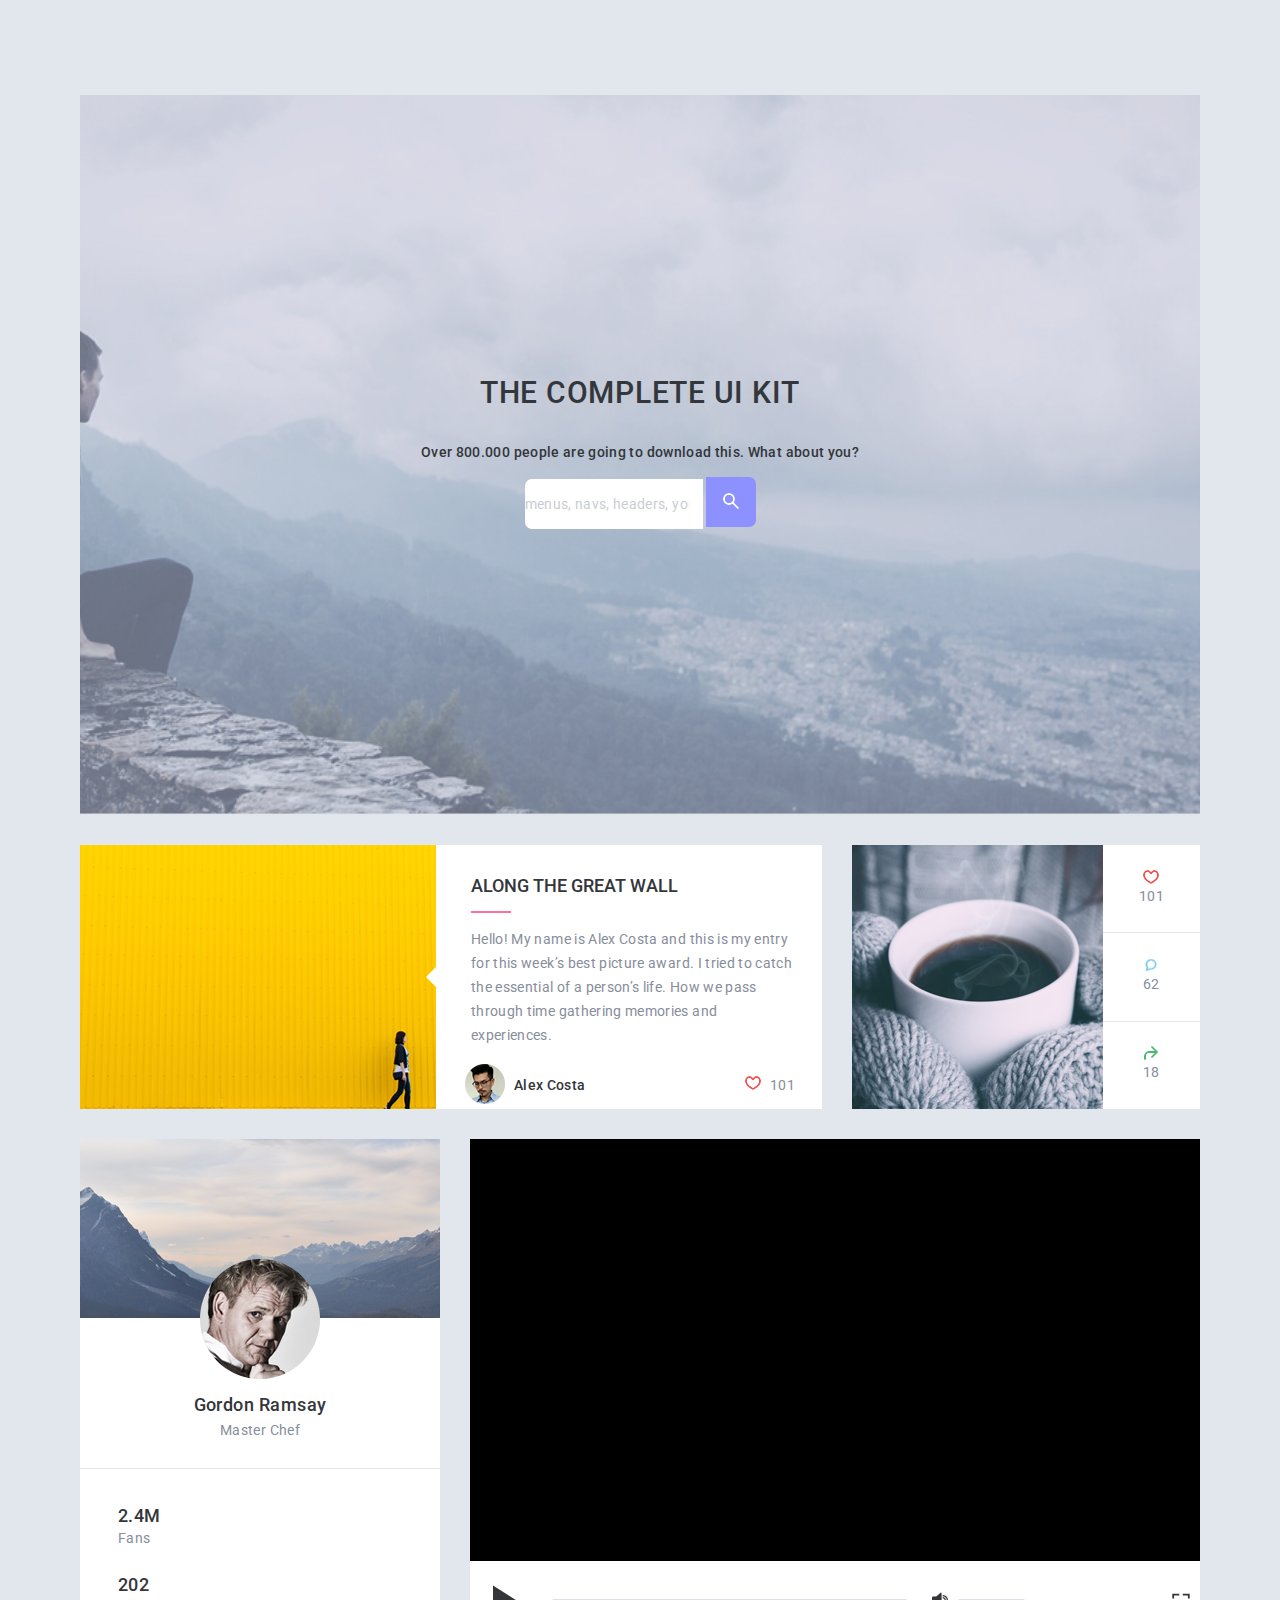
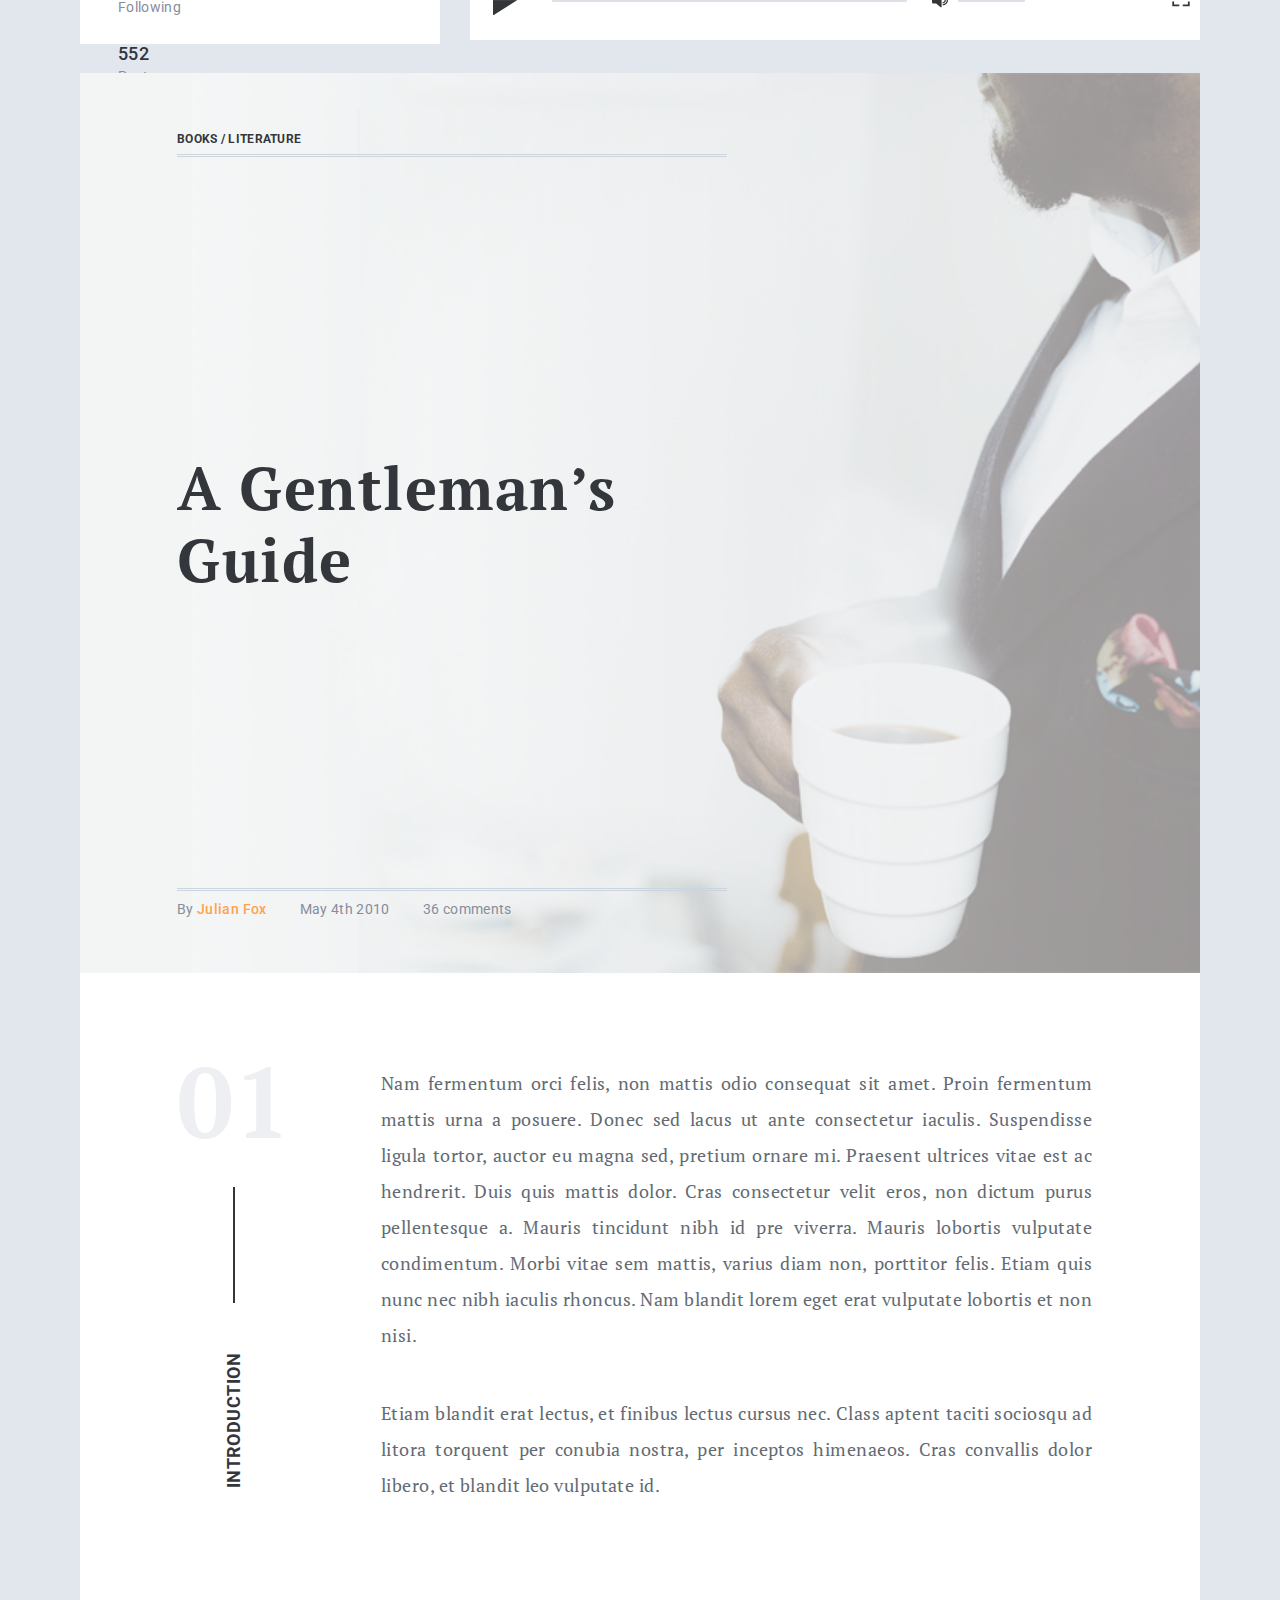
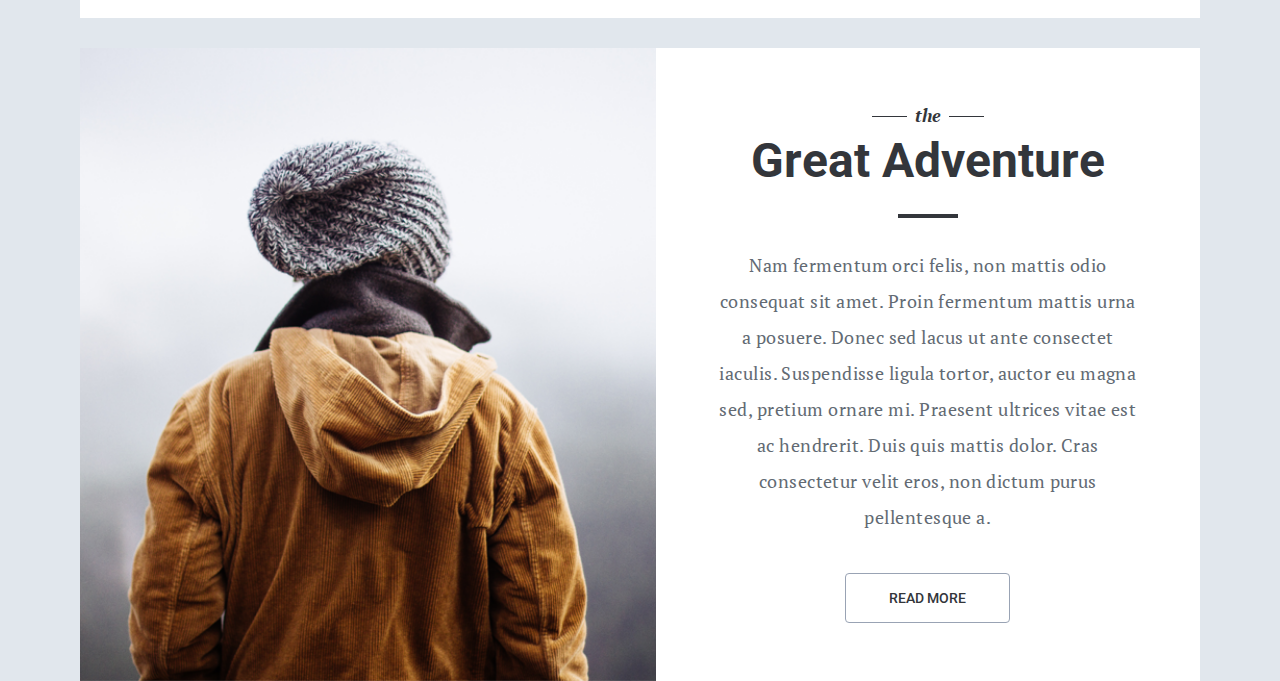
==== commit 80e2557e: "delete bugs block along adaptive" ====
--- a/index.html
+++ b/index.html
@@ -39,7 +39,7 @@
 					<div class="along__row">
 						<div class="along__left">
 							<div class="along__left-image">
-								<img src="img/block_2/image.png" alt="" width="360" height="264">
+								<!--<img src="img/block_2/image.png" alt="" width="360" height="264">-->
 							</div>
 							<div class="along__left-content">
 								<div class="along__left-content-body">
--- a/css/style.css
+++ b/css/style.css
@@ -142,39 +142,19 @@
 
 .header__textandsearch {
   margin: auto;
-  padding: 177px 0px;
   text-align: center;
   max-width: 540px;
-}
-
-@media (max-height: 490px) {
-  .header .header__textandsearch {
-    padding: 160px 0px;
-  }
-}
-
-@media (max-height: 450px) {
-  .header .header__textandsearch {
-    padding: 143px 0px;
-  }
-}
-
-@media (max-height: 410px) {
-  .header .header__textandsearch {
-    padding: 125px 0px;
-  }
-}
-
-@media (max-height: 370px) {
-  .header .header__textandsearch {
-    padding: 100px 0px;
-  }
-}
-
-@media (max-height: 340px) {
-  .header .header__textandsearch {
-    padding: 80px 0px;
-  }
+  height: 100%;
+  display: -webkit-box;
+  display: -ms-flexbox;
+  display: flex;
+  -webkit-box-orient: vertical;
+  -webkit-box-direction: normal;
+      -ms-flex-direction: column;
+          flex-direction: column;
+  -webkit-box-pack: center;
+      -ms-flex-pack: center;
+          justify-content: center;
 }
 
 .header__title {
@@ -252,7 +232,7 @@
   height: 264px;
 }
 
-@media (max-width: 1188px) {
+@media (max-width: 1110px) {
   .along .along__row {
     display: -webkit-box;
     display: -ms-flexbox;
@@ -265,10 +245,11 @@
     height: 100%;
   }
   .along .along__left {
+    height: 100vh;
     padding: 0px;
-    -webkit-box-pack: center;
-        -ms-flex-pack: center;
-            justify-content: center;
+  }
+  .along .along__left-image {
+    height: 100%;
   }
   .along .along__right {
     width: 360px;
@@ -297,6 +278,22 @@
           flex: 0 1 67.1%;
 }
 
+.along__left-image {
+  display: -webkit-box;
+  display: -ms-flexbox;
+  display: flex;
+  -webkit-box-flex: 0;
+      -ms-flex: 0 1 48%;
+          flex: 0 1 48%;
+  background-image: url(../img/block_2/image.png);
+  background-position: center;
+  background-size: cover;
+  bottom: 0;
+  left: 0;
+  width: 100%;
+  height: 100%;
+}
+
 .along__left-content {
   display: -webkit-box;
   display: -ms-flexbox;
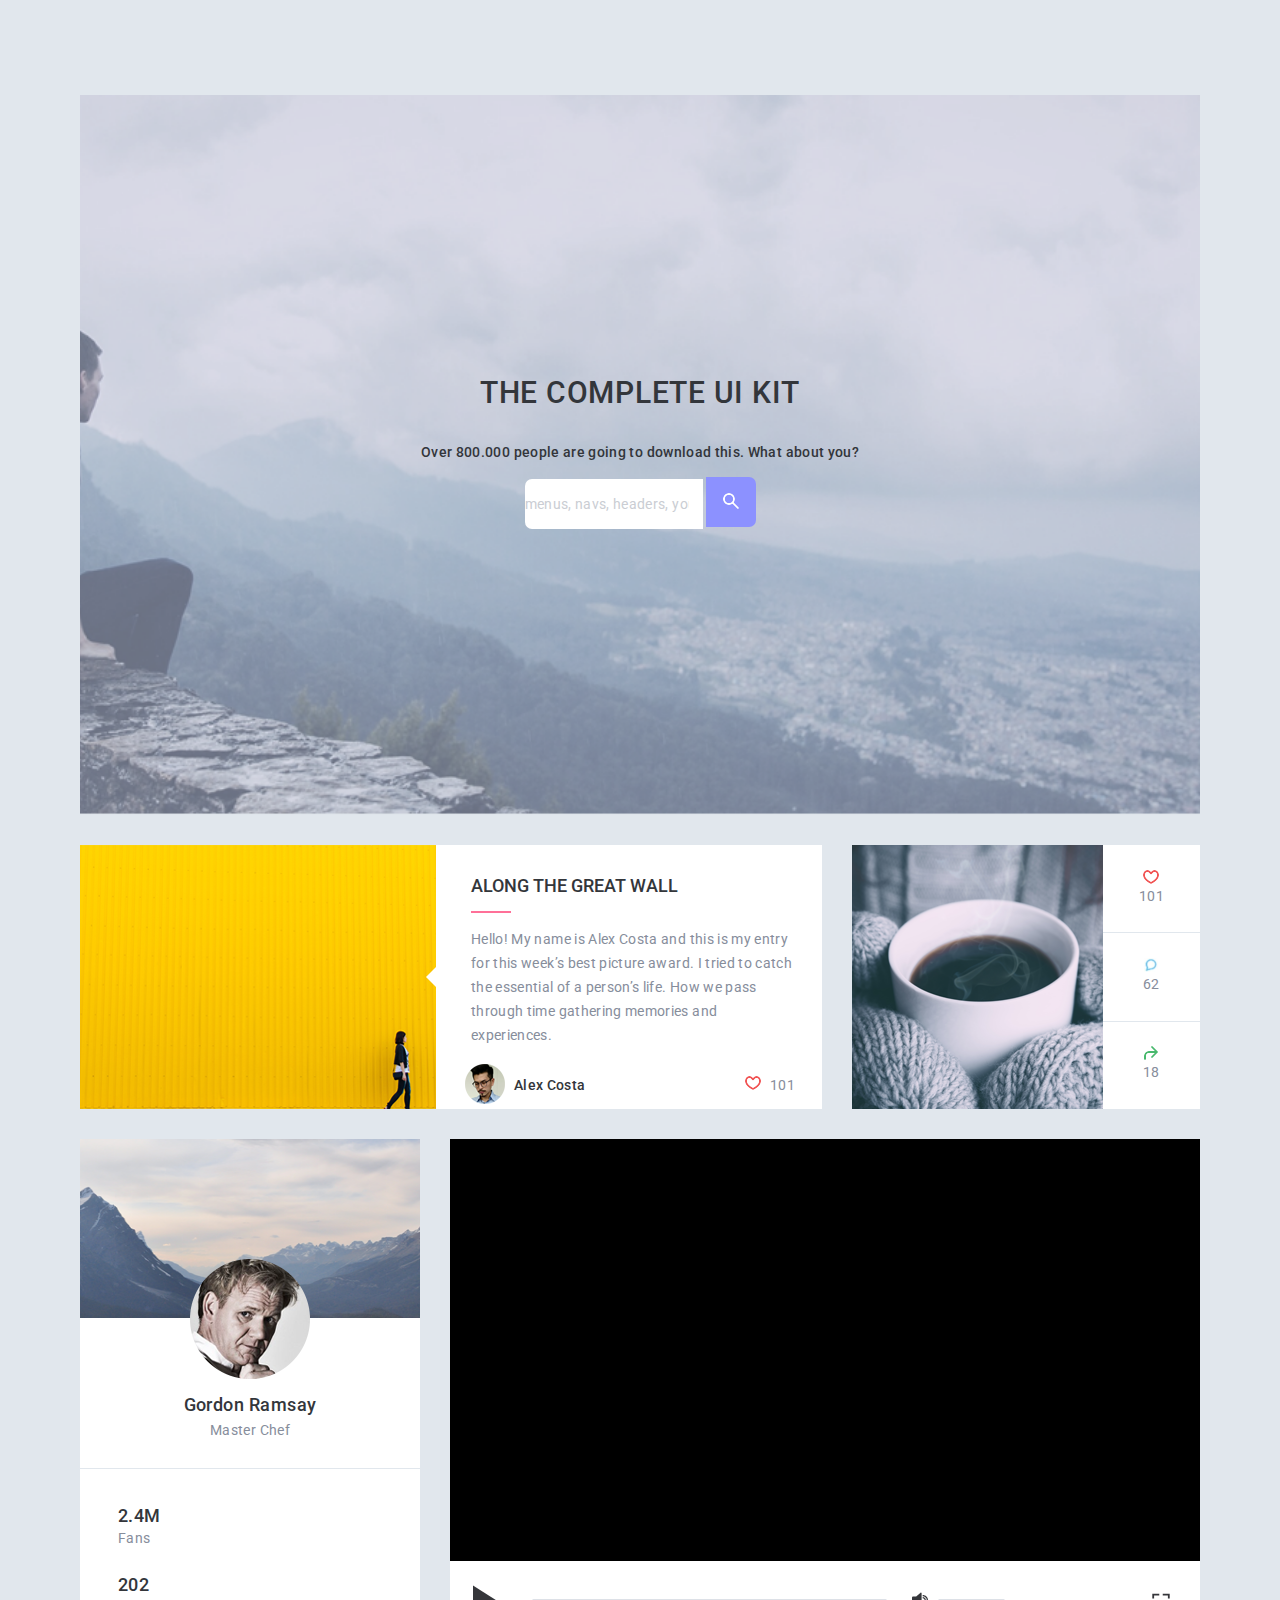
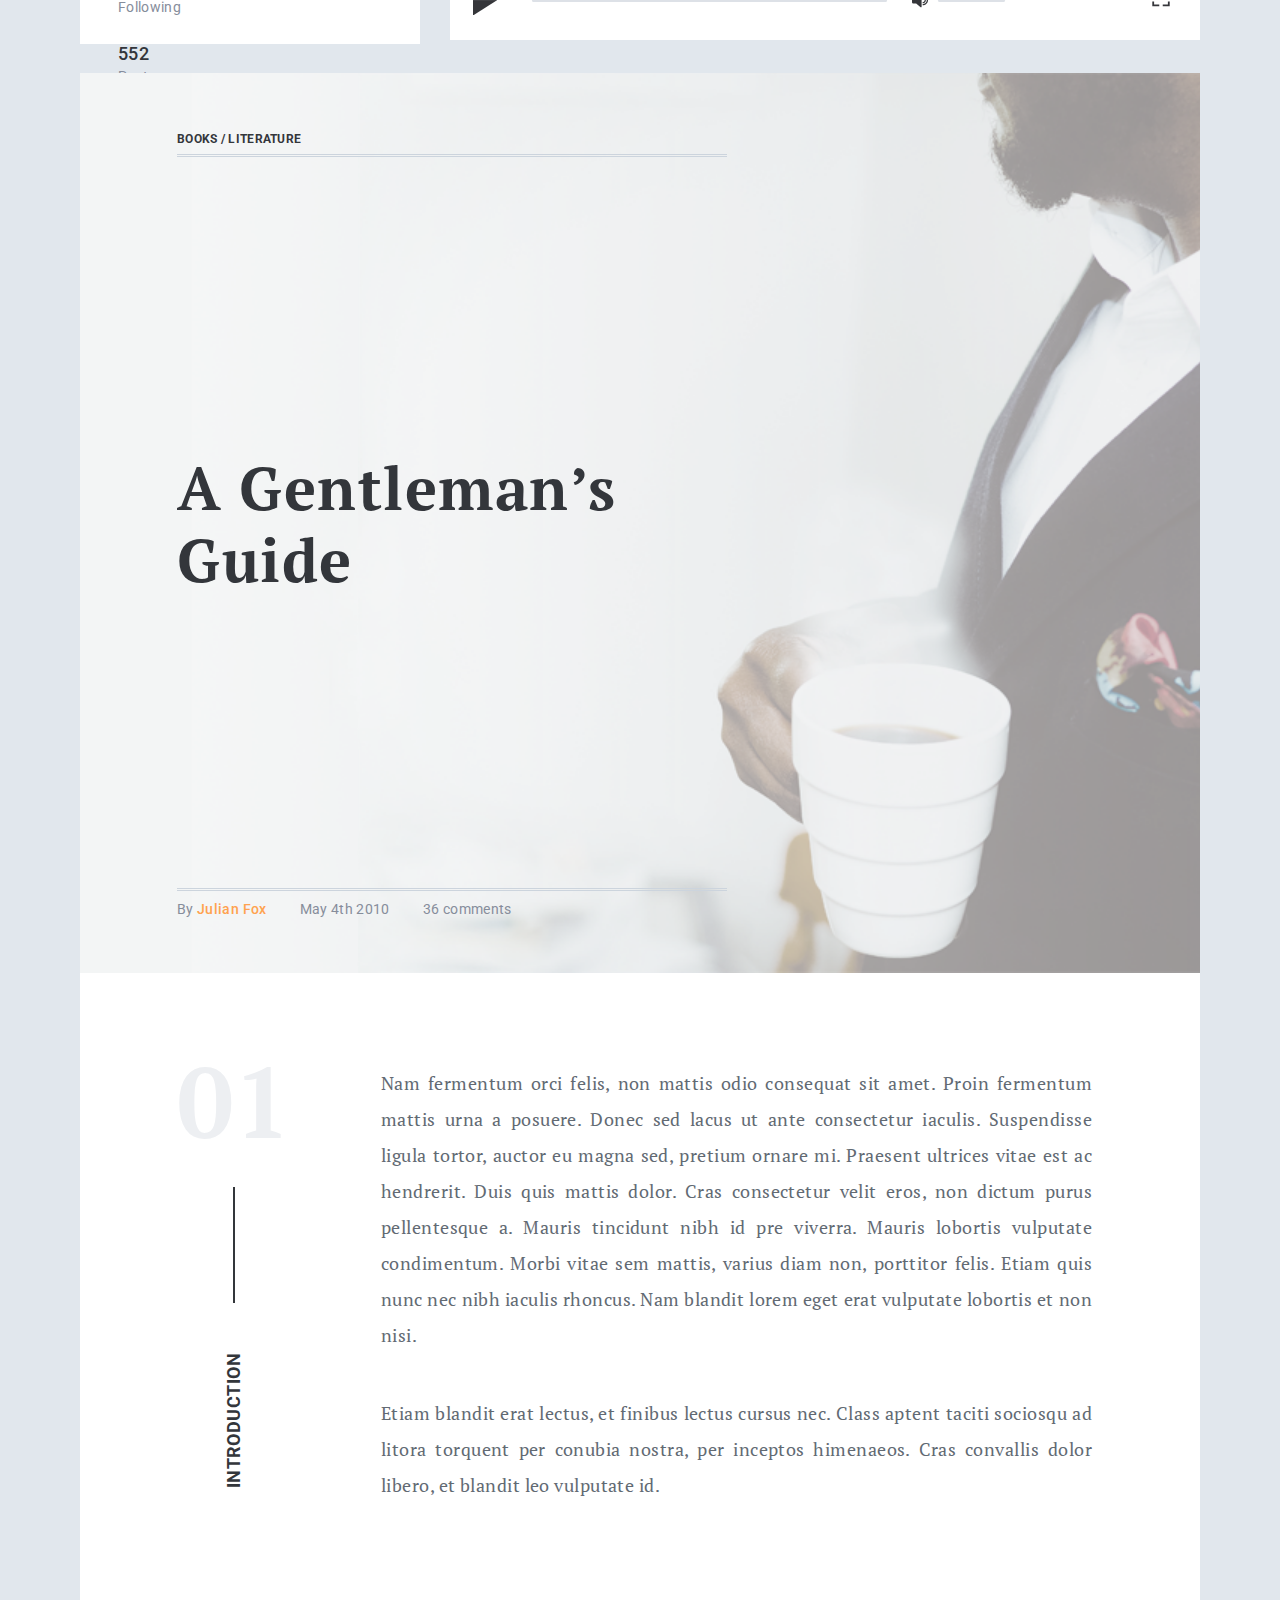
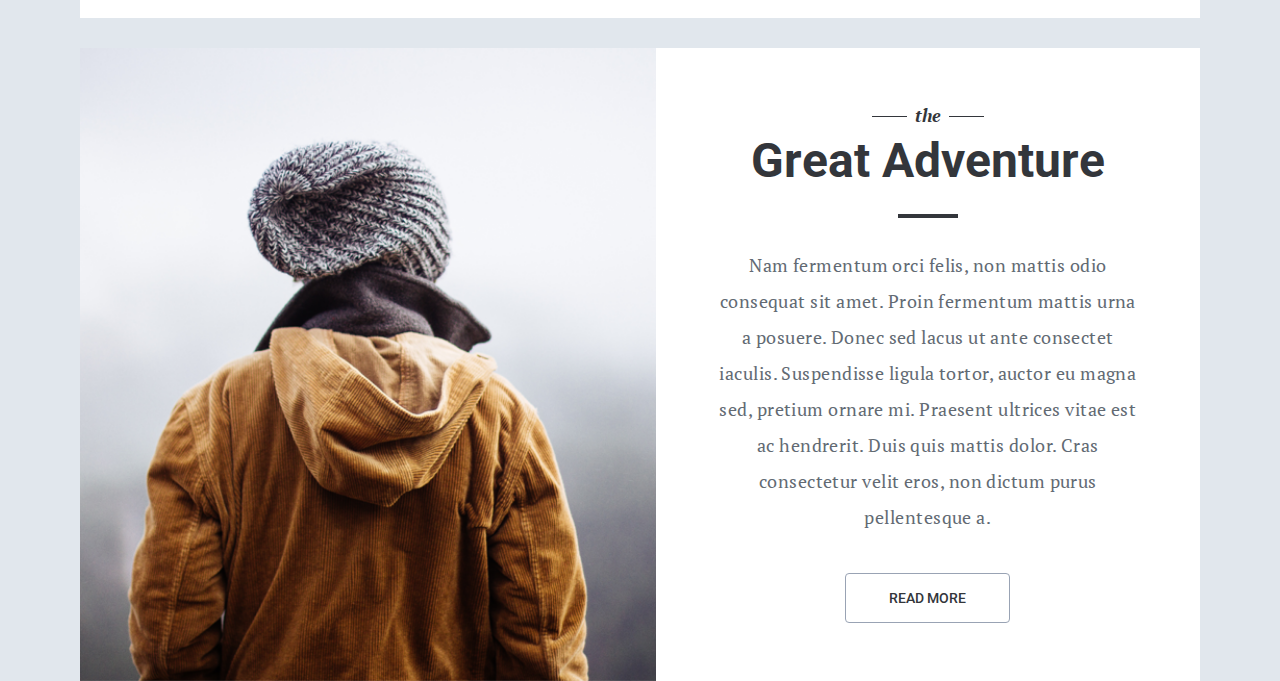
==== commit 4972527e: "add media for block Along left img" ====
--- a/index.html
+++ b/index.html
@@ -39,7 +39,7 @@
 					<div class="along__row">
 						<div class="along__left">
 							<div class="along__left-image">
-								<!--<img src="img/block_2/image.png" alt="" width="360" height="264">-->
+						
 							</div>
 							<div class="along__left-content">
 								<div class="along__left-content-body">
--- a/css/style.css
+++ b/css/style.css
@@ -203,6 +203,13 @@
 
 .form-control::placeholder {
   color: #cacdd3;
+}
+
+.form-control:focus {
+  border-color: none;
+  -webkit-box-shadow: none;
+          box-shadow: none;
+  border: 2px solid #8c91ff;
 }
 
 .btn {
@@ -214,6 +221,12 @@
   border-top-right-radius: 7px;
   border-bottom-left-radius: 0;
   border-bottom-right-radius: 7px;
+}
+
+.btn:focus {
+  border-color: none;
+  -webkit-box-shadow: none;
+          box-shadow: none;
 }
 
 .along {
@@ -244,12 +257,8 @@
     margin: 0px 0px;
     height: 100%;
   }
-  .along .along__left {
-    height: 100vh;
-    padding: 0px;
-  }
   .along .along__left-image {
-    height: 100%;
+    min-height: 263px;
   }
   .along .along__right {
     width: 360px;
@@ -261,6 +270,27 @@
   }
   .along .along__right-image {
     height: 264px;
+  }
+}
+
+@media (max-width: 963px) {
+  .along .along__left {
+    padding: 0px;
+  }
+  .along .along__left-image {
+    min-height: 287px;
+  }
+}
+
+@media (max-width: 793px) {
+  .along .along__left {
+    display: contents;
+  }
+  .along .along__left-image {
+    display: none;
+  }
+  .along .along__left-content::before {
+    display: none;
   }
 }
 
--- a/css/style_block3.css
+++ b/css/style_block3.css
@@ -9,12 +9,24 @@
   margin: 0px -15px;
 }
 
+@media (max-width: 1160px) {
+  .ramsay .ramsay__right {
+    display: none;
+  }
+}
+
 .ramsay__left {
   padding: 0px 15px;
+  -webkit-box-flex: 1;
+      -ms-flex: 1 1 33.5%;
+          flex: 1 1 33.5%;
 }
 
 .ramsay__left-body {
   padding: 0px;
+  max-width: -webkit-fit-content;
+  max-width: -moz-fit-content;
+  max-width: fit-content;
 }
 
 .ramsay__left-column {
@@ -25,7 +37,6 @@
   -webkit-box-direction: normal;
       -ms-flex-direction: column;
           flex-direction: column;
-  margin: 0px auto;
 }
 
 .ramsay__left-column-up {
@@ -49,6 +60,11 @@
   letter-spacing: 0.025em;
   color: #868d9b;
   margin-bottom: 29px;
+}
+
+.ramsay__left-upimg {
+  max-width: 100%;
+  height: 179px;
 }
 
 .ramsay__left-fotowname {
@@ -88,7 +104,6 @@
 
 .ramsay__left-column-btn {
   border-radius: 7px;
-  width: 298px;
   height: 50px;
   background-color: #24c5a1;
   -webkit-transition: all 0.5s ease;
@@ -104,18 +119,16 @@
 
 .ramsay__right {
   padding: 0px 15px;
-  width: 100%;
-}
-
-.ramsay__video {
-  width: 750px;
+  -webkit-box-flex: 1;
+      -ms-flex: 1 1 66.5%;
+          flex: 1 1 66.5%;
 }
 
 .card {
   margin-top: 0px !important;
   padding: 0px !important;
   background-color: unset !important;
-  width: 360px;
+  width: 100%;
   height: 504px;
   border: none;
   border-radius: 0;
--- a/css/style_block6.css
+++ b/css/style_block6.css
@@ -32,8 +32,8 @@
   width: 100%;
   height: 100%;
   background: transparent;
-  background-image: -webkit-gradient(linear, right top, left top, from(#11de93), to(#0e7ad6));
-  background-image: linear-gradient(to left, #11de93, #0e7ad6);
+  background-image: -webkit-gradient(linear, right top, left top, from(#dae1e9), to(#71b4ee));
+  background-image: linear-gradient(to left, #dae1e9, #71b4ee);
   opacity: 0.5;
 }
 
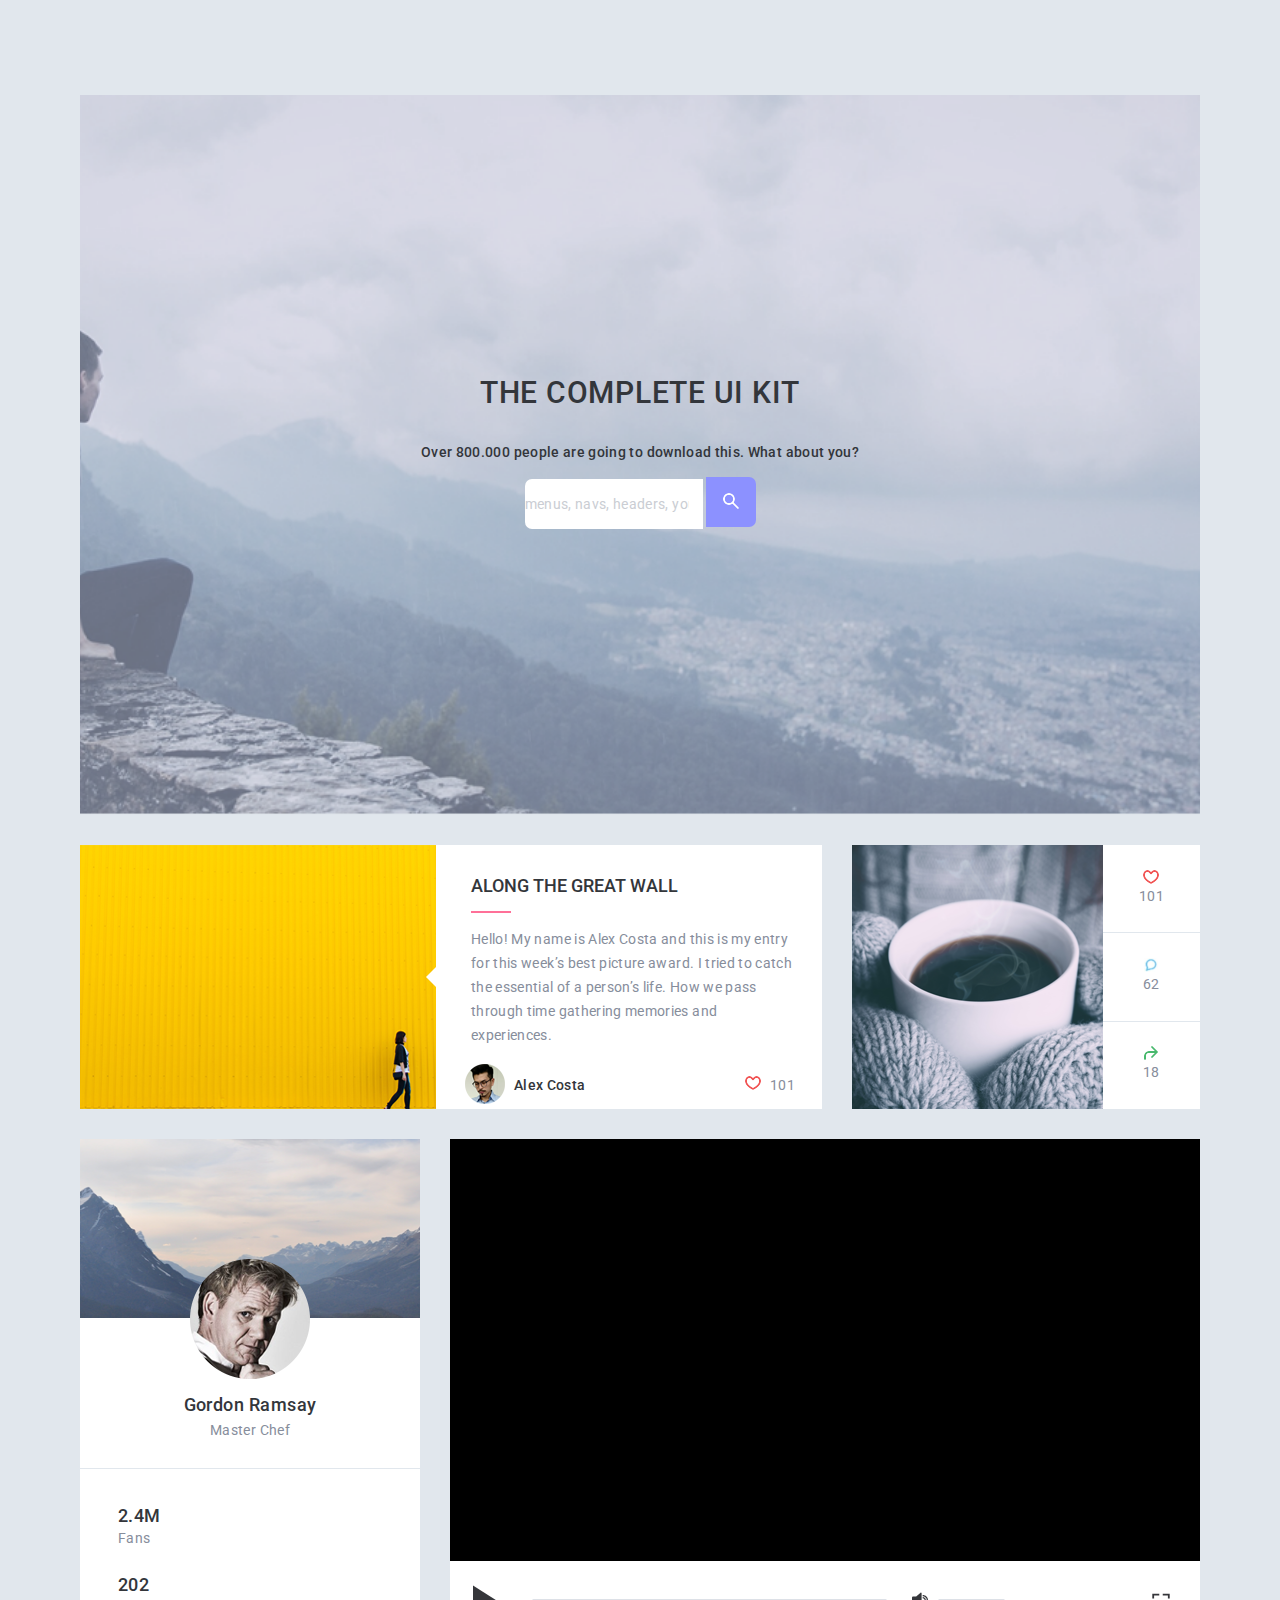
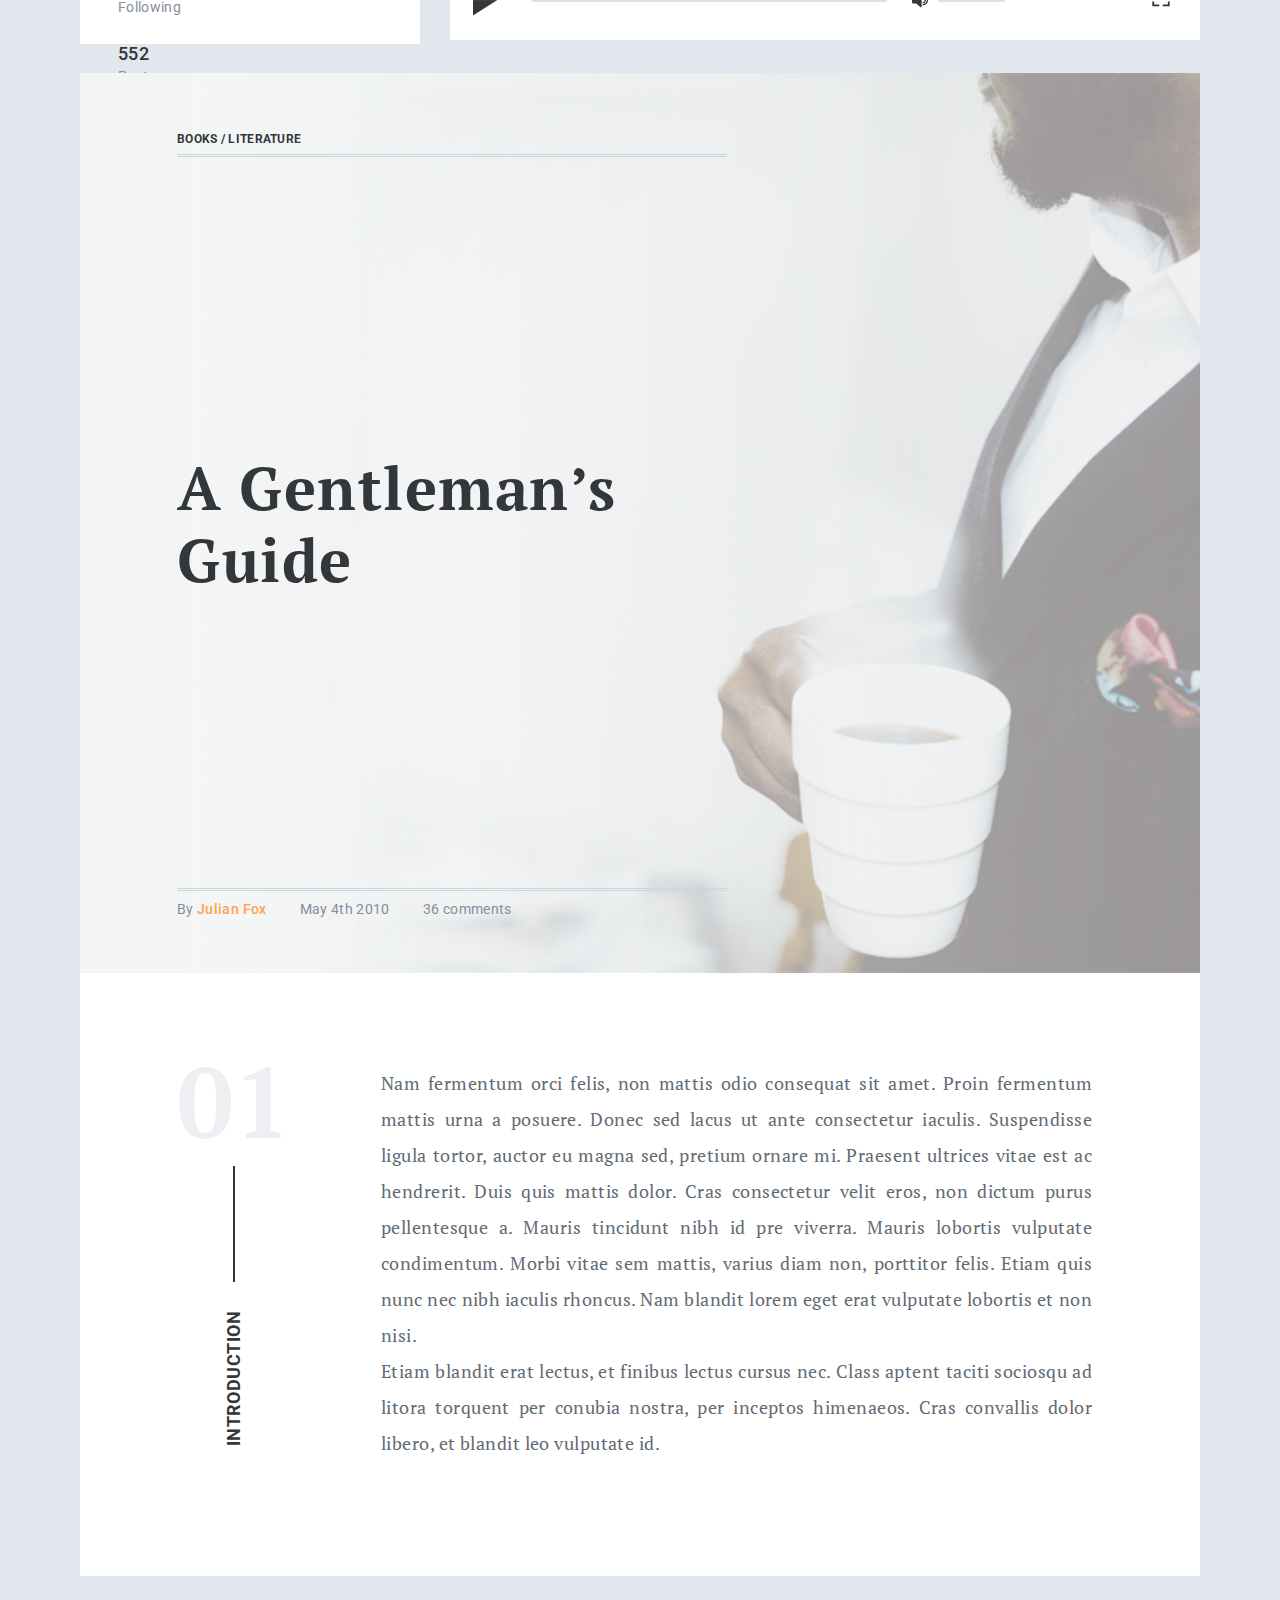
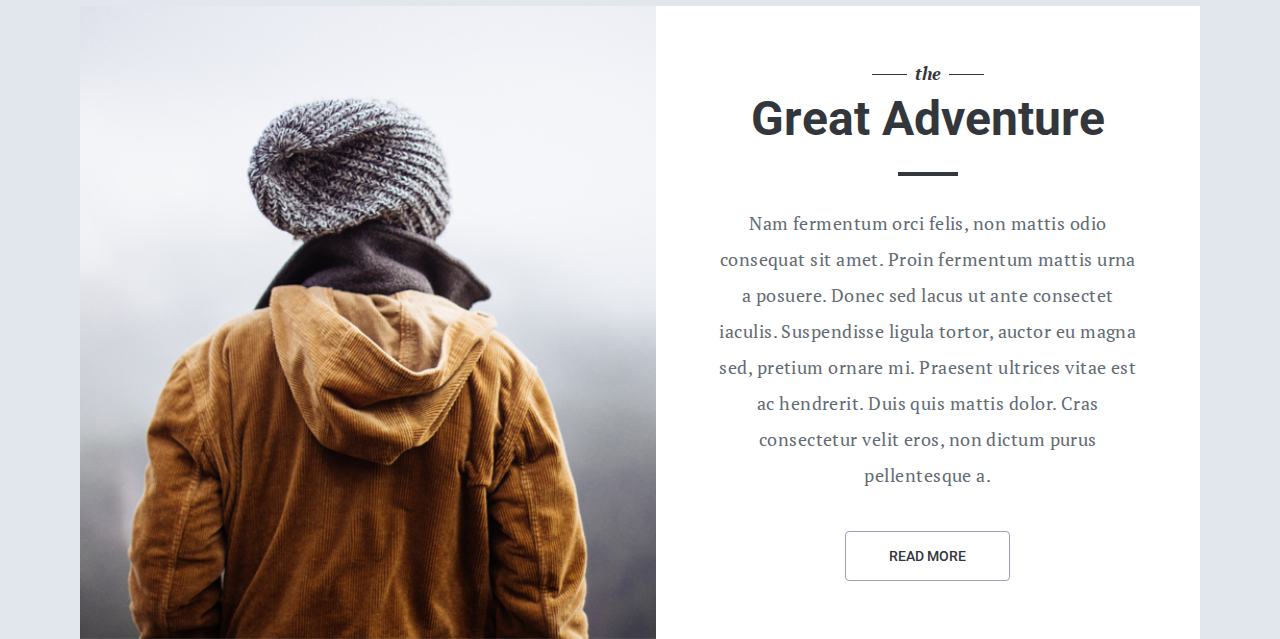
==== commit 65665b36: "add media for block introduction" ====
--- a/index.html
+++ b/index.html
@@ -205,6 +205,7 @@
 								<div class="introduction__left-word">INTRODUCTION</div>
 							</div>
 							<div class="introduction__right">
+								<div class="introduction__left-word-media">INTRODUCTION</div>
 								<p>Nam fermentum orci felis, non mattis odio consequat sit amet. Proin fermentum mattis urna a posuere. Donec sed lacus ut ante consectetur iaculis. Suspendisse ligula tortor, auctor eu magna sed, pretium ornare mi. Praesent ultrices vitae est ac hendrerit. Duis quis mattis dolor. Cras consectetur velit eros, non dictum purus pellentesque a. Mauris tincidunt nibh id pre viverra. Mauris lobortis vulputate condimentum. Morbi vitae sem mattis, varius diam non, porttitor felis. Etiam quis nunc nec nibh iaculis rhoncus. Nam blandit lorem eget erat vulputate lobortis et non nisi.</p>
 								<p>Etiam blandit erat lectus, et finibus lectus cursus nec. Class aptent taciti sociosqu ad litora torquent per conubia nostra, per inceptos himenaeos. Cras convallis dolor libero, et blandit leo vulputate id.</p>
 							</div>
--- a/css/style_block3.css
+++ b/css/style_block3.css
@@ -10,8 +10,23 @@
 }
 
 @media (max-width: 1160px) {
+  .ramsay .ramsay__row {
+    -webkit-box-orient: vertical;
+    -webkit-box-direction: normal;
+        -ms-flex-direction: column;
+            flex-direction: column;
+  }
+  .ramsay .ramsay__left {
+    margin-bottom: 30px;
+  }
+}
+
+@media (max-width: 914px) {
   .ramsay .ramsay__right {
     display: none;
+  }
+  .ramsay .ramsay__left {
+    margin-bottom: 0px;
   }
 }
 
--- a/css/style_block4.css
+++ b/css/style_block4.css
@@ -1,5 +1,17 @@
 .gentleman {
   padding-top: 30px;
+}
+
+@media (max-width: 714px) {
+  .gentleman .gentleman__content-center {
+    font-size: 55px;
+  }
+}
+
+@media (max-width: 675px) {
+  .gentleman .gentleman__content-center {
+    font-size: 50px;
+  }
 }
 
 .gentleman__image {
--- a/css/style_block5.css
+++ b/css/style_block5.css
@@ -1,3 +1,24 @@
+@media (max-width: 1004px) {
+  .introduction .introduction__left {
+    margin-right: 30px;
+  }
+}
+
+@media (max-width: 840px) {
+  .introduction .introduction__left {
+    display: none;
+  }
+  .introduction .introduction__left-word-media {
+    display: block;
+    font-size: 17.8px;
+    font-weight: 700;
+    letter-spacing: 0.025em;
+    color: #33363b;
+    text-align: center;
+    margin-bottom: 15px;
+  }
+}
+
 .introduction__bg {
   background-color: #fff;
 }
@@ -62,6 +83,10 @@
   margin-bottom: 15px;
 }
 
+.introduction__left-word-media {
+  display: none;
+}
+
 .introduction__right p {
   font-family: "PT Serif", serif;
   font-size: 18px;
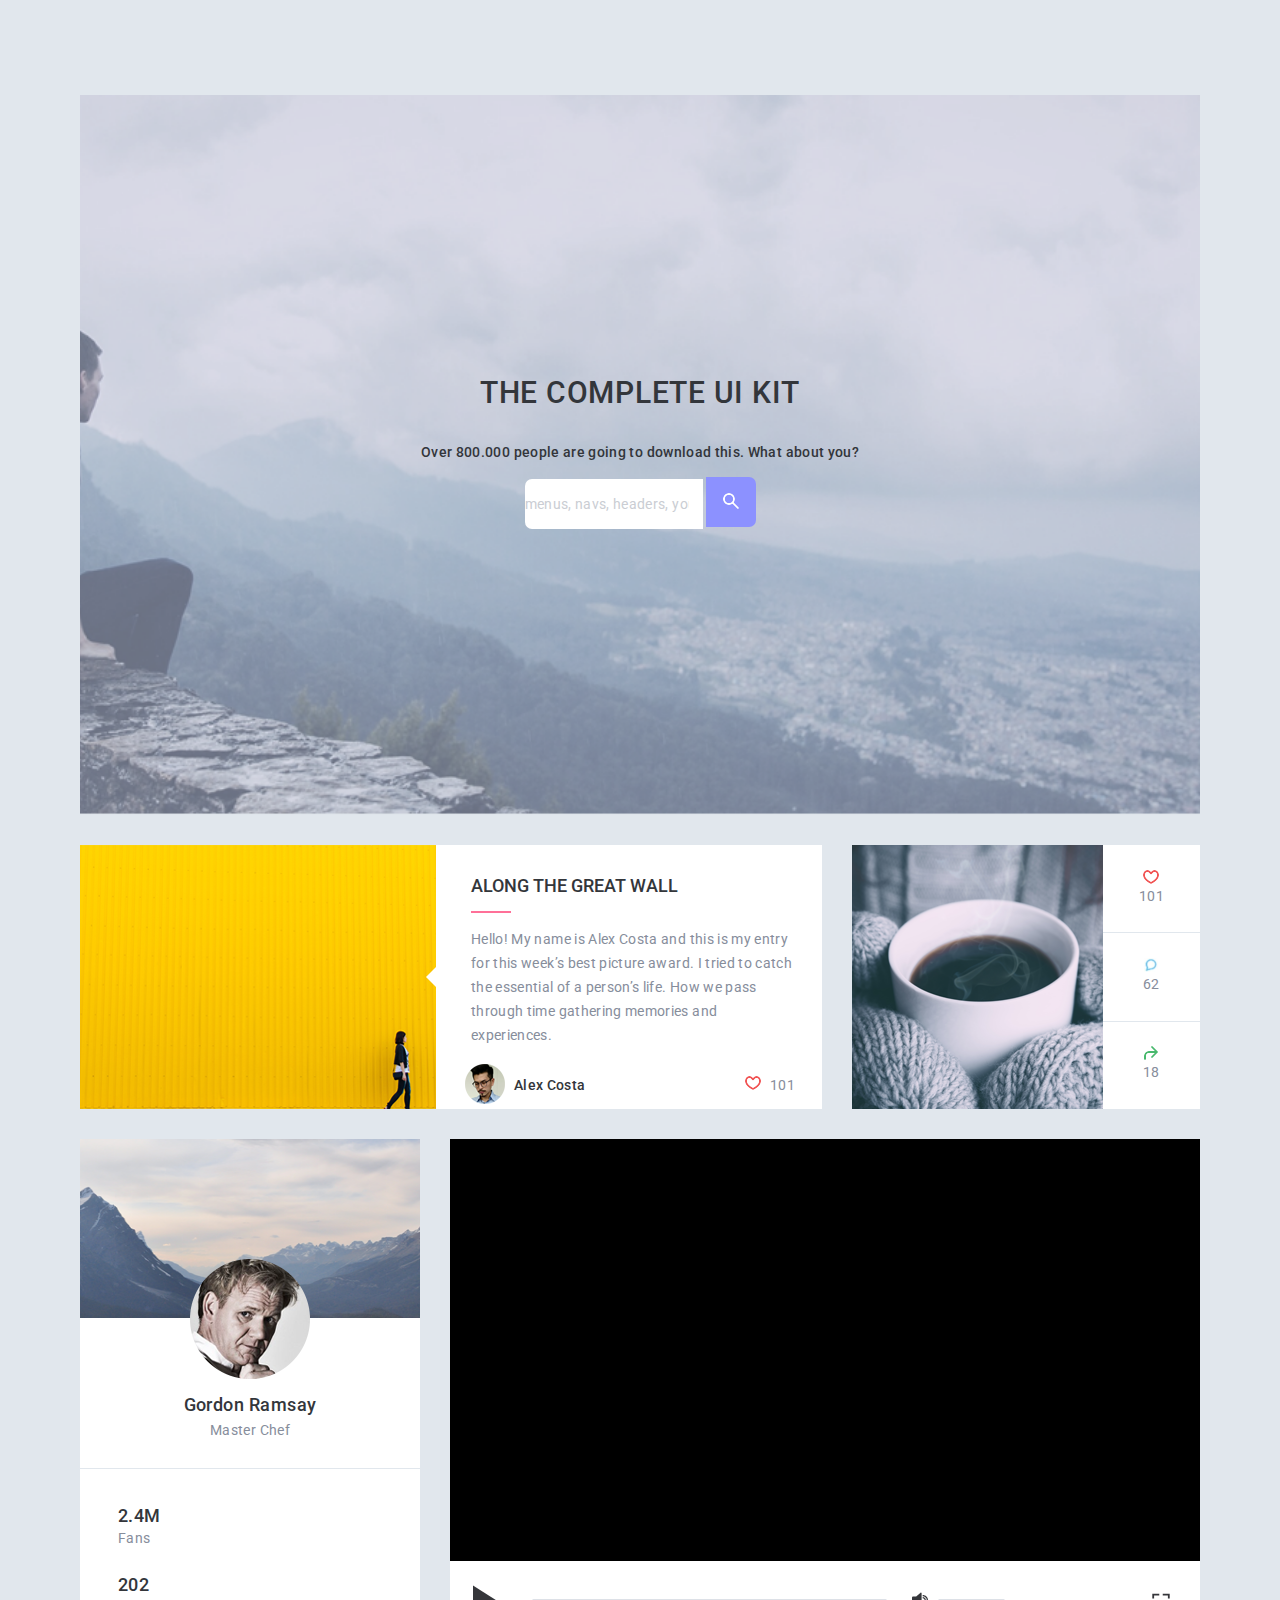
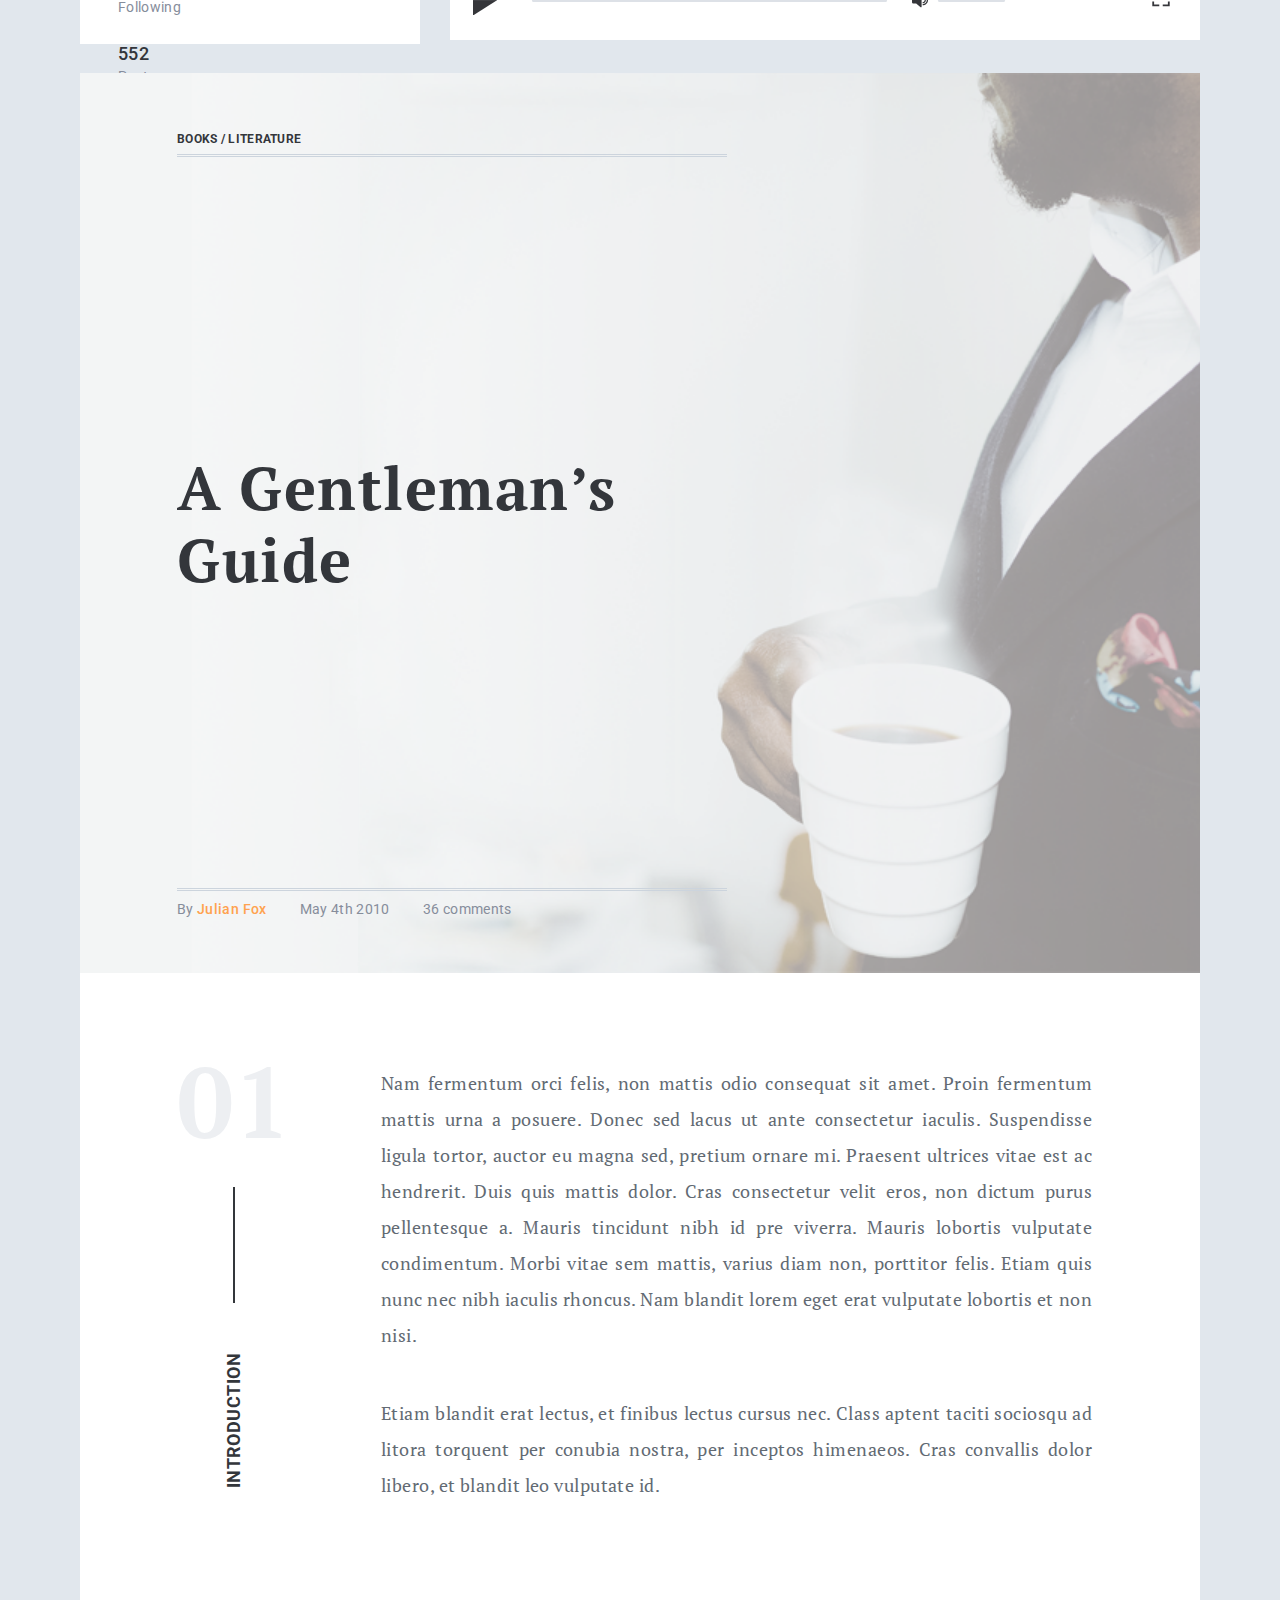
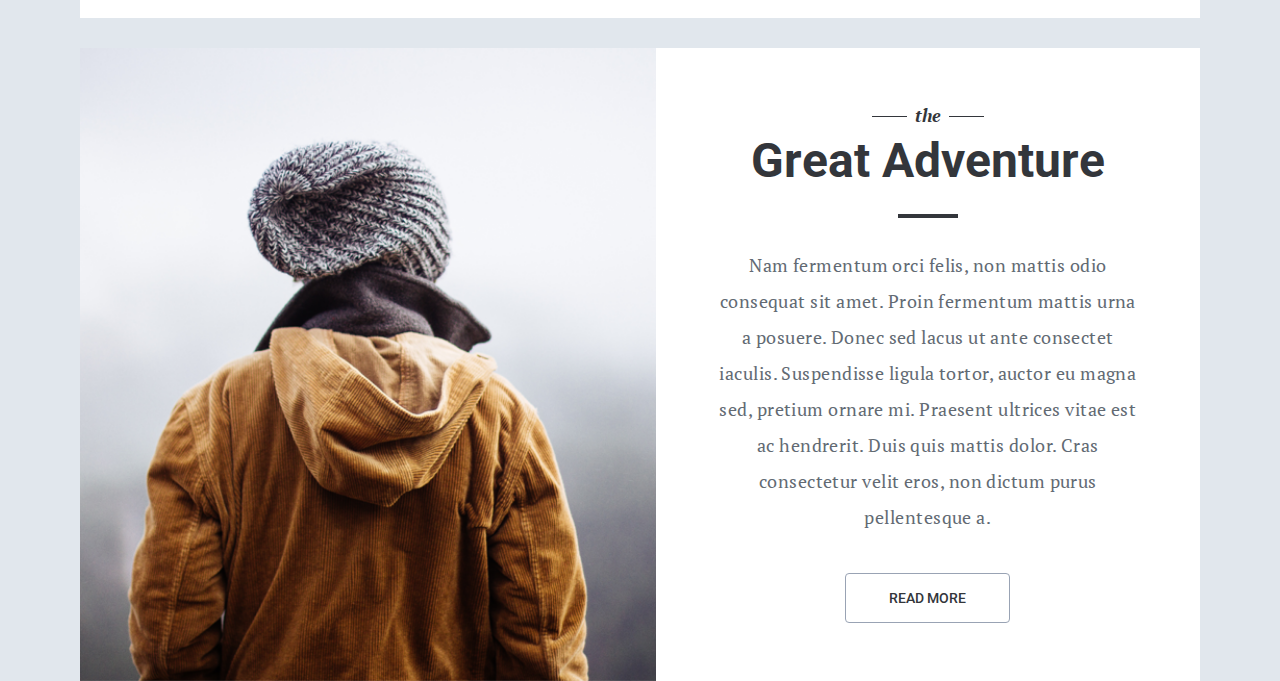
==== commit a98f6368: "fixed dug media block introduction" ====
--- a/index.html
+++ b/index.html
@@ -204,8 +204,8 @@
 								<div class="introduction__left-line"></div>
 								<div class="introduction__left-word">INTRODUCTION</div>
 							</div>
+							<h2 class="introduction__left-word-media">INTRODUCTION</h2>
 							<div class="introduction__right">
-								<div class="introduction__left-word-media">INTRODUCTION</div>
 								<p>Nam fermentum orci felis, non mattis odio consequat sit amet. Proin fermentum mattis urna a posuere. Donec sed lacus ut ante consectetur iaculis. Suspendisse ligula tortor, auctor eu magna sed, pretium ornare mi. Praesent ultrices vitae est ac hendrerit. Duis quis mattis dolor. Cras consectetur velit eros, non dictum purus pellentesque a. Mauris tincidunt nibh id pre viverra. Mauris lobortis vulputate condimentum. Morbi vitae sem mattis, varius diam non, porttitor felis. Etiam quis nunc nec nibh iaculis rhoncus. Nam blandit lorem eget erat vulputate lobortis et non nisi.</p>
 								<p>Etiam blandit erat lectus, et finibus lectus cursus nec. Class aptent taciti sociosqu ad litora torquent per conubia nostra, per inceptos himenaeos. Cras convallis dolor libero, et blandit leo vulputate id.</p>
 							</div>
--- a/css/style_block5.css
+++ b/css/style_block5.css
@@ -5,6 +5,12 @@
 }
 
 @media (max-width: 840px) {
+  .introduction .introduction__row {
+    -webkit-box-orient: vertical;
+    -webkit-box-direction: normal;
+        -ms-flex-direction: column;
+            flex-direction: column;
+  }
   .introduction .introduction__left {
     display: none;
   }
